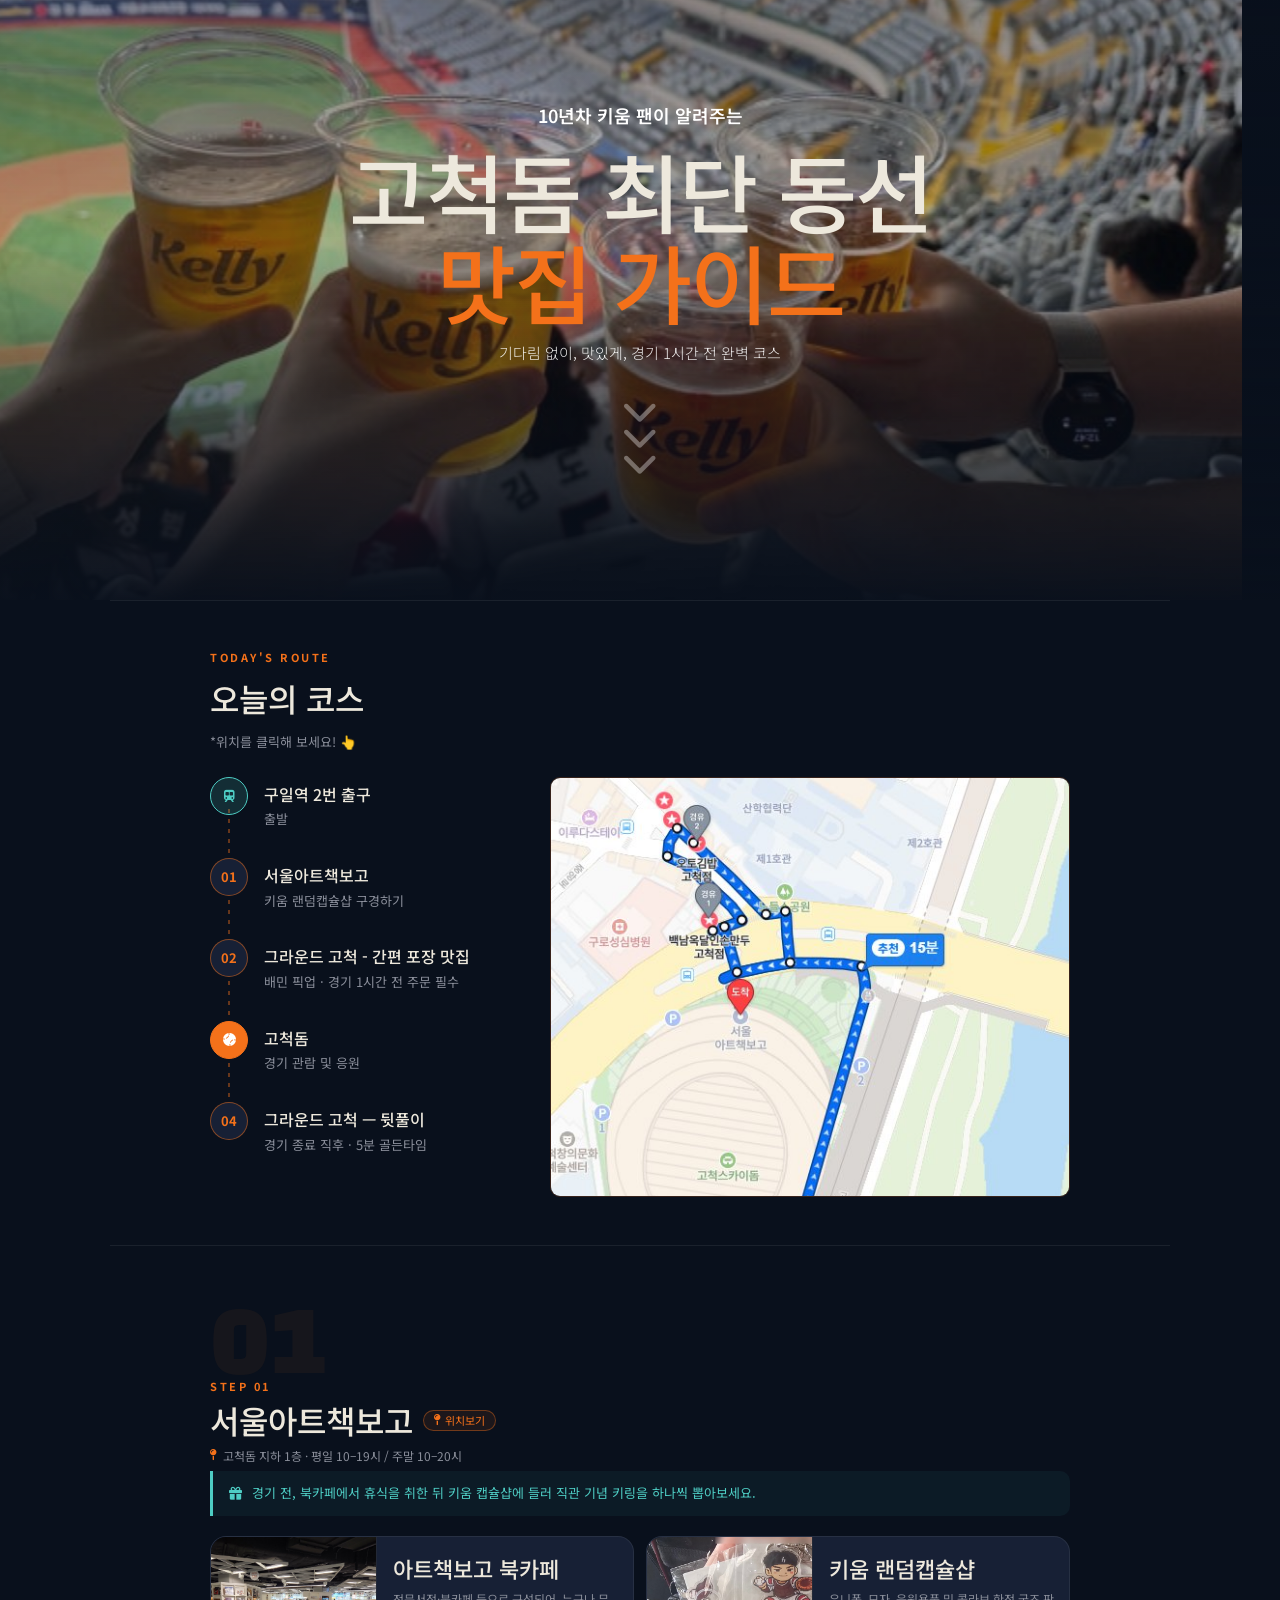
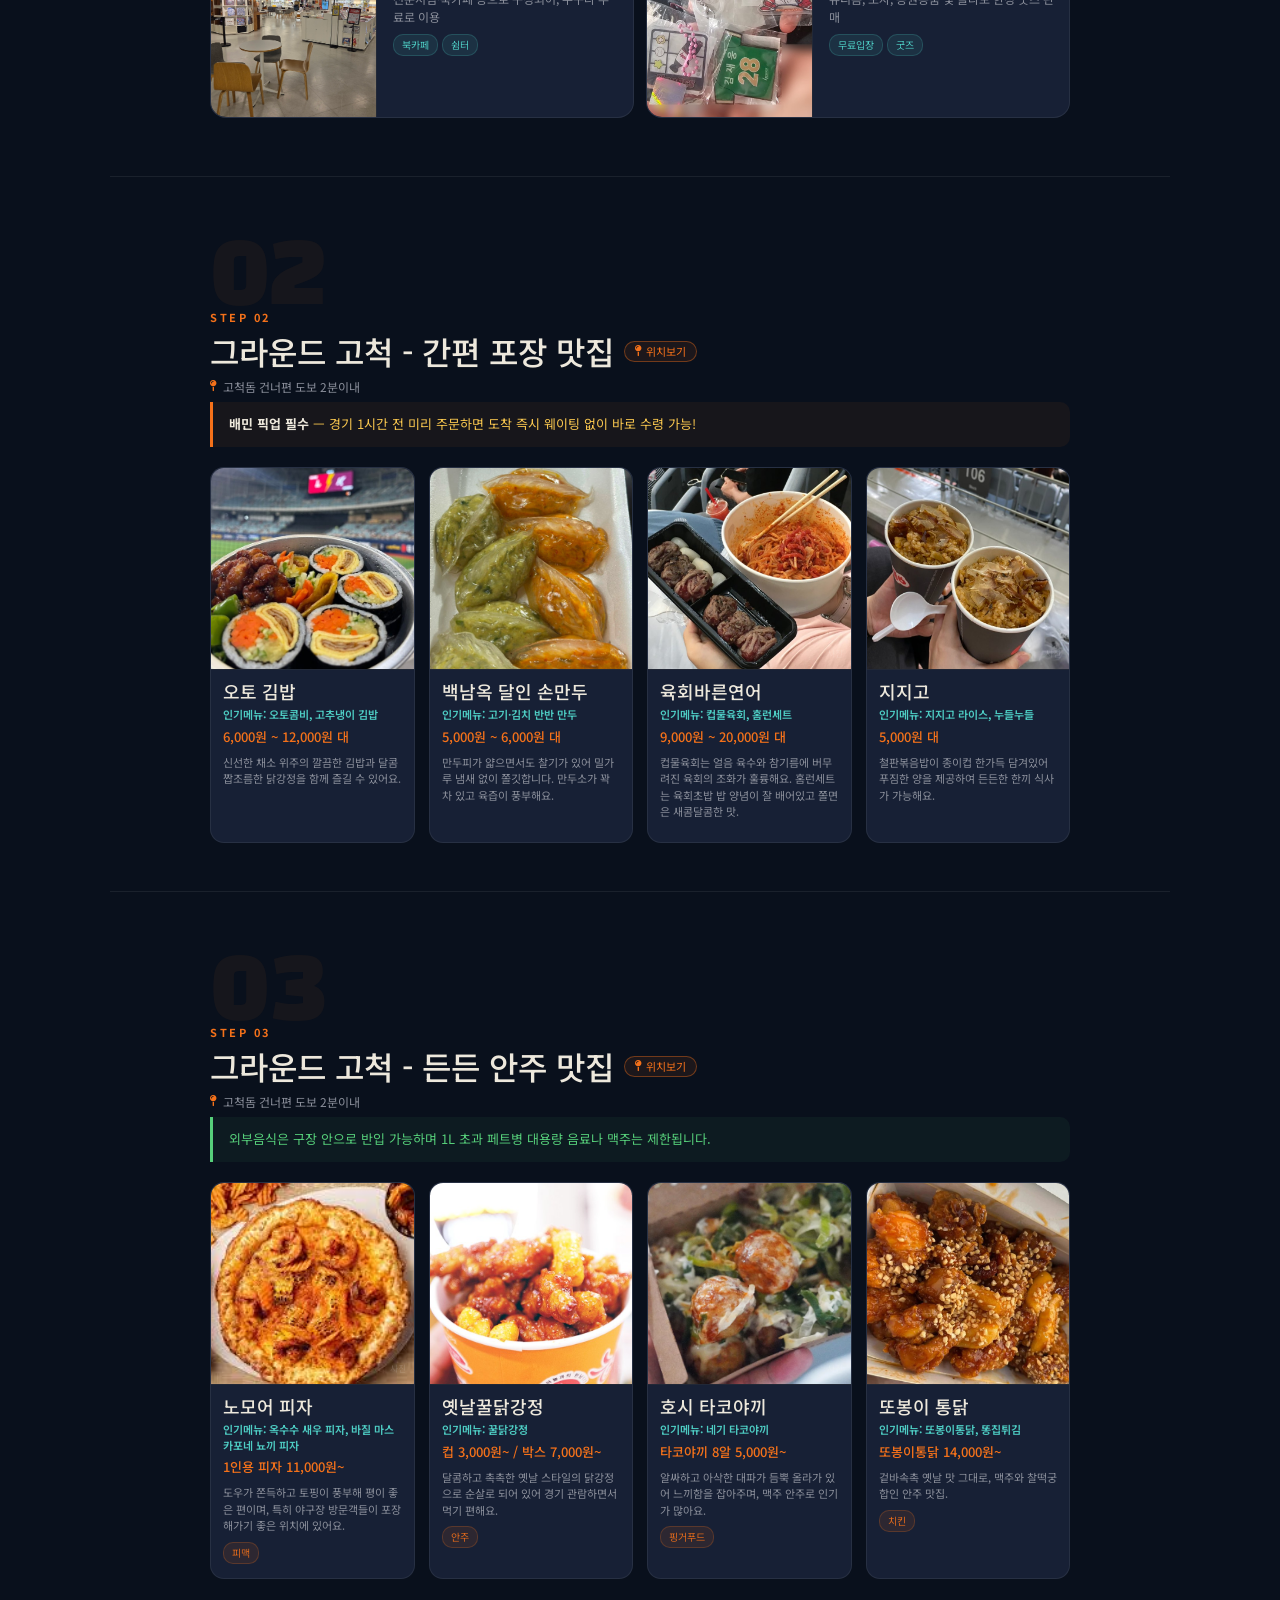
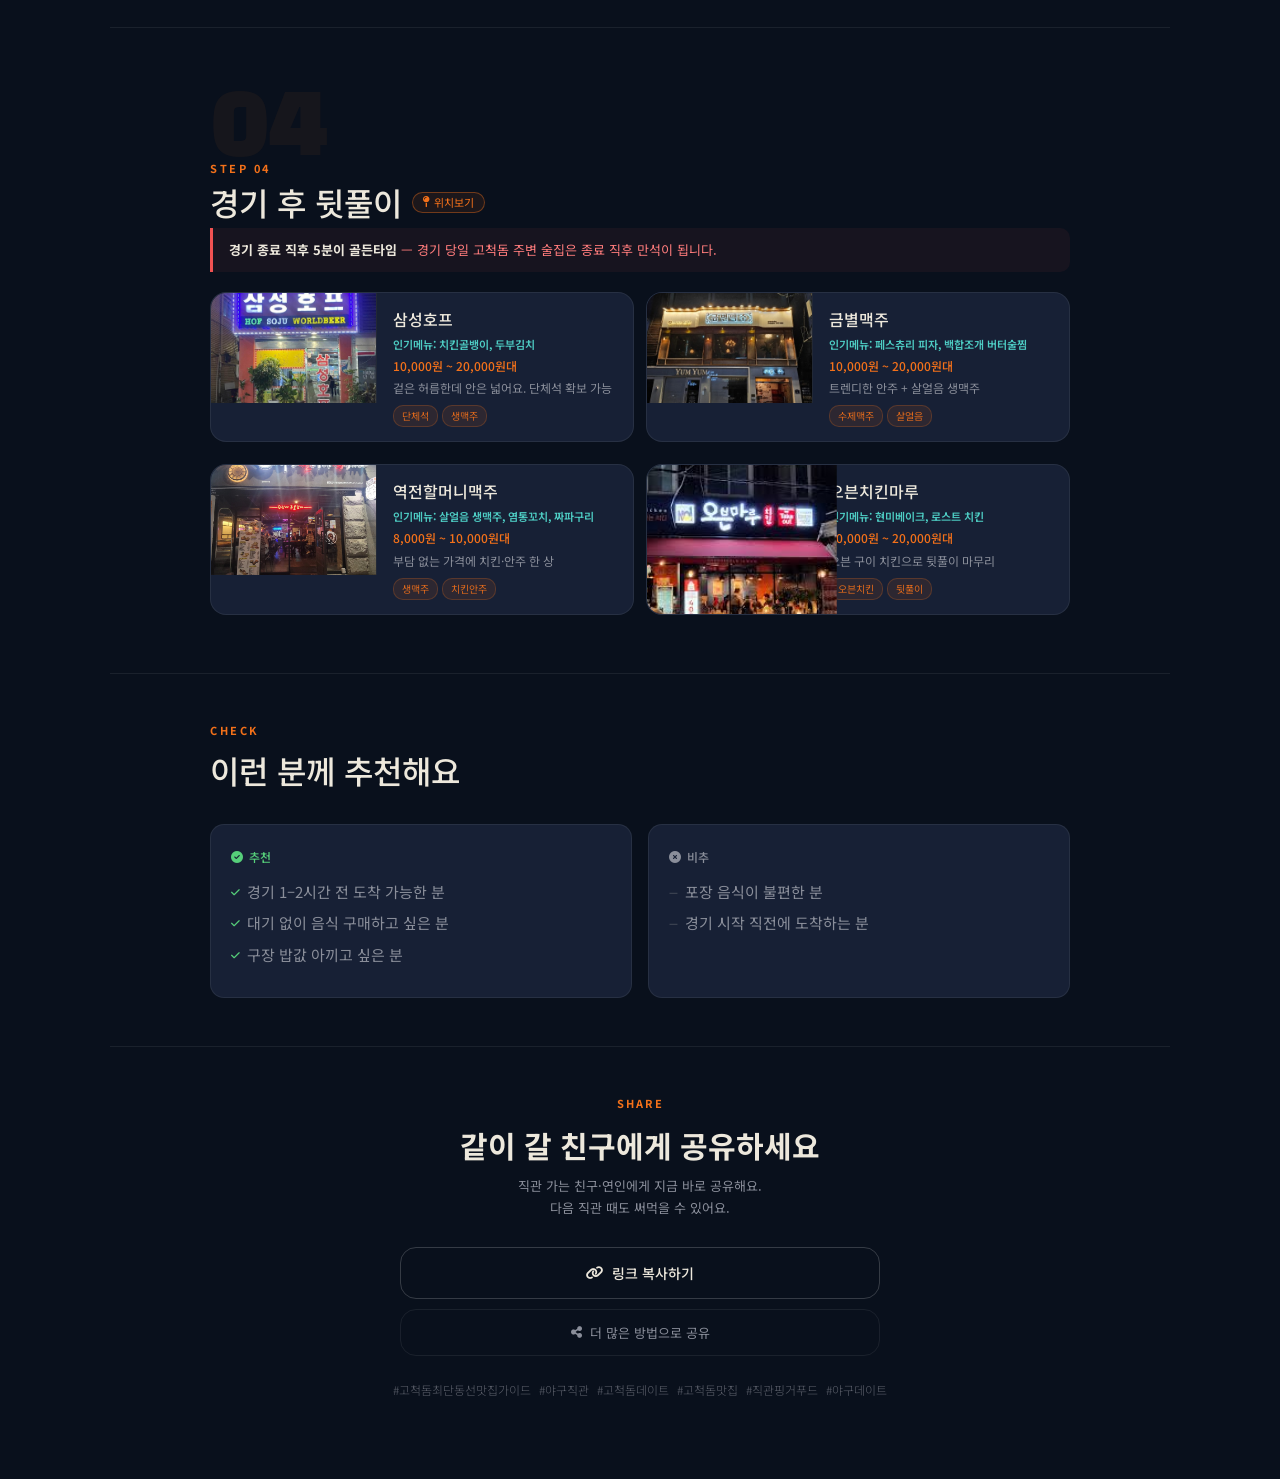
==== index.html @ 59a28c38 "Zoom in Oven Chicken Maru image (scale 1.3) to prevent empty space at the bottom" ====
<!DOCTYPE html>
<html lang="ko">
<head>
  <meta charset="UTF-8">
  <meta name="viewport" content="width=device-width, initial-scale=1.0">
  <meta name="theme-color" content="#09101C">
  <title>고척돔 최단 동선 맛집 가이드 | 10년차 키움 팬의 추천</title>
  <link href="https://fonts.googleapis.com/css2?family=Black+Han+Sans&family=Noto+Sans+KR:wght@300;400;500;700;900&display=swap" rel="stylesheet">
  <link rel="stylesheet" href="https://cdnjs.cloudflare.com/ajax/libs/font-awesome/6.5.1/css/all.min.css">
  <link rel="stylesheet" href="index.css">

  <!-- Google tag (gtag.js) -->
  <script async src="https://www.googletagmanager.com/gtag/js?id=G-K4R63PZQ76"></script>
  <script>
    window.dataLayer = window.dataLayer || [];
    function gtag(){dataLayer.push(arguments);}
    gtag('js', new Date());
    gtag('config', 'G-K4R63PZQ76');
  </script>
</head>
<body>

<!-- ■■■ HERO ■■■ -->
<section class="hero">
  <div class="hero-bg">
    <img class="hero-slide active" src="images/extracted_image_1.jpg" alt="야구 먹방">
    <img class="hero-slide" src="images/001.jfif" alt="야구장 맥주">
    <img class="hero-slide" src="images/002.jpg" alt="고척 스카이돔">
    <div class="hero-overlay"></div>
  </div>

  <div class="hero-content">
    <div class="hero-badge">10년차 키움 팬이 알려주는</div>
    <h1>고척돔 최단 동선<br><span class="accent">맛집 가이드</span></h1>

    <p class="hero-tagline">
      기다림 없이, 맛있게, 경기 1시간 전 완벽 코스
    </p>

    <div class="scroll-cue">
      <div class="scroll-arrows">
        <i class="fa-solid fa-chevron-down scroll-arrow"></i>
        <i class="fa-solid fa-chevron-down scroll-arrow"></i>
        <i class="fa-solid fa-chevron-down scroll-arrow"></i>
      </div>
    </div>
  </div>
</section>

<div class="content-wrap">

<!-- ■■■ TIMELINE ■■■ -->
<section class="timeline-section">
  <div class="section-eyebrow">TODAY'S ROUTE</div>
  <div class="section-title">오늘의 코스</div>
  <div class="tl-helper-text">*위치를 클릭해 보세요! 👆</div>
  <div class="tl-layout">
    <ul class="tl-list">
      <li class="tl-item" data-stop="start">
        <div class="tl-connector"></div>
        <div class="tl-dot start"><i class="fa-solid fa-train-subway" style="font-size:12px;"></i></div>
        <div class="tl-text">
          <div class="tl-place">구일역 2번 출구</div>
          <div class="tl-note">출발</div>
        </div>
      </li>
      <li class="tl-item" data-stop="stop01">
        <div class="tl-connector"></div>
        <div class="tl-dot">01</div>
        <div class="tl-text">
          <div class="tl-place">서울아트책보고</div>
          <div class="tl-note">키움 랜덤캡슐샵 구경하기</div>
        </div>
      </li>
      <li class="tl-item" data-stop="ground">
        <div class="tl-connector"></div>
        <div class="tl-dot">02</div>
        <div class="tl-text">
          <div class="tl-place">그라운드 고척 - 간편 포장 맛집</div>
          <div class="tl-note">배민 픽업 · 경기 1시간 전 주문 필수</div>
        </div>
      </li>
      <li class="tl-item" data-stop="dome">
        <div class="tl-connector"></div>
        <div class="tl-dot game"><i class="fa-solid fa-baseball" style="font-size:13px;"></i></div>
        <div class="tl-text">
          <div class="tl-place">고척돔</div>
          <div class="tl-note">경기 관람 및 응원</div>
        </div>
      </li>
      <li class="tl-item" data-stop="ground">
        <div class="tl-dot">04</div>
        <div class="tl-text">
          <div class="tl-place">그라운드 고척 — 뒷풀이</div>
          <div class="tl-note">경기 종료 직후 · 5분 골든타임</div>
        </div>
      </li>
    </ul>
    <div class="tl-map-img">
      <div id="map" style="width:100%;height:100%;min-height:220px;"></div>
      <img id="static-map" src="images/extracted_image_2.jpg" alt="구일역 2번 출구 → 서울아트책보고 → 그라운드 고척 - 간편 포장 맛집 이동 경로" loading="eager" style="display:none;width:100%;height:100%;object-fit:cover;">
    </div>
  </div>
</section>


<!-- ■■■ STEP 01 아트책보고 ■■■ -->
<section class="stop-section">
  <div class="stop-num-bg">01</div>
  <div class="section-eyebrow">STEP 01</div>
  <div class="stop-title">서울아트책보고 <a class="location-btn" href="#" onclick="window.open('https://map.naver.com/p/entry/place/1770726112?placePath=%252Fhome%253Fentry%253Dplt&searchType=place&lng=126.8673636&lat=37.4991271&c=15.00,0,0,0,dh','navermap','width=1000,height=620,scrollbars=yes');return false;"><i class="fa-solid fa-map-pin"></i> 위치보기</a></div>
  <div class="stop-meta">
    <i class="fa-solid fa-map-pin" style="color:var(--accent);font-size:11px;"></i>
    고척돔 지하 1층 · 평일 10–19시 / 주말 10–20시
  </div>


  <div class="tip-box teal">
    <i class="fa-solid fa-gift" style="margin-right:6px;"></i>
    경기 전, 북카페에서 휴식을 취한 뒤 키움 캡슐샵에 들러 직관 기념 키링을 하나씩 뽑아보세요.
  </div>

  <div class="wide-card-wrap stop01-cards">
    <div class="wide-card">
      <div class="wide-card-img"><img src="images/bookcafe.jpg" alt="서울아트책보고 내부" style="width:100%;height:100%;object-fit:cover;display:block;"></div>
      <div class="wide-card-body">
        <div class="wide-card-name">아트책보고 북카페</div>
        <div class="wide-card-desc">전문서점·북카페 등으로 구성되어, 누구나 무료로 이용</div>
        <div class="tags"><span class="tag teal">북카페</span><span class="tag teal">쉼터</span></div>
      </div>
    </div>
    <div class="wide-card">
      <div class="wide-card-img"><img src="images/extracted_image_4.png" alt="히어로즈 굿즈샵" style="width:100%;height:100%;object-fit:cover;display:block;"></div>
      <div class="wide-card-body">
        <div class="wide-card-name">키움 랜덤캡슐샵</div>
        <div class="wide-card-desc">유니폼, 모자, 응원용품 및 콜라보 한정 굿즈 판매</div>
        <div class="tags"><span class="tag teal">무료입장</span><span class="tag teal">굿즈</span></div>
      </div>
    </div>
  </div>
</section>


<!-- ■■■ STEP 02 포장 맛집 ■■■ -->
<section class="stop-section">
  <div class="stop-num-bg">02</div>
  <div class="section-eyebrow">STEP 02</div>
  <div class="stop-title">그라운드 고척 - 간편 포장 맛집 <a class="location-btn" href="#" onclick="window.open('https://naver.me/xwoomfnY','navermap','width=1000,height=620,scrollbars=yes');return false;"><i class="fa-solid fa-map-pin"></i> 위치보기</a></div>
  <div class="stop-meta">
    <i class="fa-solid fa-map-pin" style="color:var(--accent);font-size:11px;"></i>
    고척돔 건너편 도보 2분이내
  </div>

  <div class="tip-box">
    <strong style="color:var(--text);">배민 픽업 필수</strong> — 경기 1시간 전 미리 주문하면 도착 즉시 웨이팅 없이 바로 수령 가능!
  </div>

  <div class="cards-grid">
    <div class="food-card">
      <div class="food-img"><img src="images/extracted_image_5.jpg" alt="오토 김밥" style="width:100%;height:calc(100% + 40px);object-fit:cover;object-position:bottom;transform:translateY(-40px) scale(1.2);display:block;"></div>
      <div class="food-info">
        <div class="food-name">오토 김밥</div>
        <div class="food-menu">인기메뉴: 오토콤비, 고추냉이 김밥</div>
        <div class="food-price">6,000원 ~ 12,000원 대</div>
        <div class="food-desc">신선한 채소 위주의 깔끔한 김밥과 달콤짭조름한 닭강정을 함께 즐길 수 있어요.</div>
      </div>
    </div>
    <div class="food-card">
      <div class="food-img"><img src="images/extracted_image_6.jpg" alt="백남옥 달인 손만두" style="width:100%;height:calc(100% + 30px);object-fit:cover;transform:translateY(-30px) scale(1.25);display:block;"></div>
      <div class="food-info">
        <div class="food-name">백남옥 달인 손만두</div>
        <div class="food-menu">인기메뉴: 고기·김치 반반 만두</div>
        <div class="food-price">5,000원 ~ 6,000원 대</div>
        <div class="food-desc">만두피가 얇으면서도 찰기가 있어 밀가루 냄새 없이 쫄깃합니다. 만두소가 꽉 차 있고 육즙이 풍부해요.</div>
      </div>
    </div>
    <div class="food-card">
      <div class="food-img"><img src="images/extracted_image_7.png" alt="육회바른연어" style="width:100%;height:100%;object-fit:cover;display:block;"></div>
      <div class="food-info">
        <div class="food-name">육회바른연어</div>
        <div class="food-menu">인기메뉴: 컵물육회, 홈런세트</div>
        <div class="food-price">9,000원 ~ 20,000원 대</div>
        <div class="food-desc">컵물육회는 얼음 육수와 참기름에 버무려진 육회의 조화가 훌륭해요. 홈런세트는 육회초밥 밥 양념이 잘 배어있고 쫄면은 새콤달콤한 맛.</div>
      </div>
    </div>
    <div class="food-card">
      <div class="food-img"><img src="images/extracted_image_8.png" alt="지지고" style="width:100%;height:100%;object-fit:cover;display:block;"></div>
      <div class="food-info">
        <div class="food-name">지지고</div>
        <div class="food-menu">인기메뉴: 지지고 라이스, 누들누들</div>
        <div class="food-price">5,000원 대</div>
        <div class="food-desc">철판볶음밥이 종이컵 한가득 담겨있어 푸짐한 양을 제공하여 든든한 한끼 식사가 가능해요.</div>
      </div>
    </div>
  </div>
</section>


<!-- ■■■ STEP 03 든든 안주 맛집 ■■■ -->
<section class="stop-section">
  <div class="stop-num-bg">03</div>
  <div class="section-eyebrow">STEP 03</div>
  <div class="stop-title">그라운드 고척 - 든든 안주 맛집 <a class="location-btn" href="#" onclick="window.open('https://naver.me/F5sKXA60','navermap','width=1000,height=620,scrollbars=yes');return false;"><i class="fa-solid fa-map-pin"></i> 위치보기</a></div>
  <div class="stop-meta">
    <i class="fa-solid fa-map-pin" style="color:var(--accent);font-size:11px;"></i>
    고척돔 건너편 도보 2분이내
  </div>

  <div class="tip-box green">
    외부음식은 구장 안으로 반입 가능하며 1L 초과 페트병 대용량 음료나 맥주는 제한됩니다.
  </div>

  <div class="cards-grid">
    <div class="food-card">
      <div class="food-img"><img src="images/extracted_image_9.jpg" alt="노모어 피자" style="width:100%;height:100%;object-fit:cover;display:block;transform:scale(1.4);transform-origin:center;"></div>
      <div class="food-info">
        <div class="food-name">노모어 피자</div>
        <div class="food-menu">인기메뉴: 옥수수 새우 피자, 바질 마스카포네 뇨끼 피자</div>
        <div class="food-price">1인용 피자 11,000원~</div>
        <div class="food-desc">도우가 쫀득하고 토핑이 풍부해 평이 좋은 편이며, 특히 야구장 방문객들이 포장해가기 좋은 위치에 있어요.</div>
        <div class="tags"><span class="tag">피맥</span></div>
      </div>
    </div>
    <div class="food-card">
      <div class="food-img"><img src="images/extracted_image_10.png" alt="옛날꿀닭강정" style="width:100%;height:100%;object-fit:cover;display:block;"></div>
      <div class="food-info">
        <div class="food-name">옛날꿀닭강정</div>
        <div class="food-menu">인기메뉴: 꿀닭강정</div>
        <div class="food-price">컵 3,000원~ / 박스 7,000원~</div>
        <div class="food-desc">달콤하고 촉촉한 옛날 스타일의 닭강정으로 순살로 되어 있어 경기 관람하면서 먹기 편해요.</div>
        <div class="tags"><span class="tag">안주</span></div>
      </div>
    </div>
    <div class="food-card">
      <div class="food-img"><img src="images/extracted_image_11.png" alt="호시 타코야끼" style="width:100%;height:100%;object-fit:cover;display:block;"></div>
      <div class="food-info">
        <div class="food-name">호시 타코야끼</div>
        <div class="food-menu">인기메뉴: 네기 타코야끼</div>
        <div class="food-price">타코야끼 8알 5,000원~</div>
        <div class="food-desc">알싸하고 아삭한 대파가 듬뿍 올라가 있어 느끼함을 잡아주며, 맥주 안주로 인기가 많아요.</div>
        <div class="tags"><span class="tag">핑거푸드</span></div>
      </div>
    </div>
    <div class="food-card">
      <div class="food-img"><img src="images/extracted_image_12.png" alt="또봉이 통닭" style="width:100%;height:100%;object-fit:cover;display:block;"></div>
      <div class="food-info">
        <div class="food-name">또봉이 통닭</div>
        <div class="food-menu">인기메뉴: 또봉이통닭, 똥집튀김</div>
        <div class="food-price">또봉이통닭 14,000원~</div>
        <div class="food-desc">겉바속촉 옛날 맛 그대로, 맥주와 찰떡궁합인 안주 맛집.</div>
        <div class="tags"><span class="tag">치킨</span></div>
      </div>
    </div>
  </div>
</section>


<!-- ■■■ STEP 04 뒷풀이 ■■■ -->
<section class="stop-section">
  <div class="stop-num-bg">04</div>
  <div class="section-eyebrow">STEP 04</div>
  <div class="stop-title">경기 후 뒷풀이 <a class="location-btn" href="#" onclick="window.open('https://naver.me/xwoomfnY','navermap','width=1000,height=620,scrollbars=yes');return false;"><i class="fa-solid fa-map-pin"></i> 위치보기</a></div>

  <div class="tip-box red">
    <strong style="color:var(--text);">경기 종료 직후 5분이 골든타임</strong> — 경기 당일 고척돔 주변 술집은 종료 직후 만석이 됩니다.
  </div>

  <div class="wide-card-wrap">
    <div class="wide-card">
      <div class="wide-card-img"><img src="images/extracted_image_13.jpg" alt="삼성호프" style="width:100%;height:100%;object-fit:cover;display:block;"></div>
      <div class="wide-card-body">
        <div class="wide-card-name">삼성호프</div>
        <div class="food-menu">인기메뉴: 치킨골뱅이, 두부김치</div>
        <div class="food-price" style="font-size:12px;margin-bottom:4px;">10,000원 ~ 20,000원대</div>
        <div class="wide-card-desc">겉은 허름한데 안은 넓어요. 단체석 확보 가능</div>
        <div class="tags" style="margin-top:6px;"><span class="tag">단체석</span><span class="tag">생맥주</span></div>
      </div>
    </div>
    <div class="wide-card">
      <div class="wide-card-img"><img src="images/extracted_image_14.jpg" alt="금별맥주" style="width:100%;height:100%;object-fit:cover;display:block;"></div>
      <div class="wide-card-body">
        <div class="wide-card-name">금별맥주</div>
        <div class="food-menu">인기메뉴: 페스츄리 피자, 백합조개 버터술찜</div>
        <div class="food-price" style="font-size:12px;margin-bottom:4px;">10,000원 ~ 20,000원대</div>
        <div class="wide-card-desc">트렌디한 안주 + 살얼음 생맥주</div>
        <div class="tags" style="margin-top:6px;"><span class="tag">수제맥주</span><span class="tag">살얼음</span></div>
      </div>
    </div>
    <div class="wide-card">
      <div class="wide-card-img"><img src="images/extracted_image_15.jpg" alt="역전할머니맥주" style="width:100%;height:100%;object-fit:cover;display:block;"></div>
      <div class="wide-card-body">
        <div class="wide-card-name">역전할머니맥주</div>
        <div class="food-menu">인기메뉴: 살얼음 생맥주, 염통꼬치, 짜파구리</div>
        <div class="food-price" style="font-size:12px;margin-bottom:4px;">8,000원 ~ 10,000원대</div>
        <div class="wide-card-desc">부담 없는 가격에 치킨·안주 한 상</div>
        <div class="tags" style="margin-top:6px;"><span class="tag">생맥주</span><span class="tag">치킨안주</span></div>
      </div>
    </div>
    <div class="wide-card">
      <div class="wide-card-img"><img src="images/extracted_image_16.jpg" alt="오븐치킨마루" style="width:100%;height:calc(100% + 20px);object-fit:cover;transform:translateY(20px) scale(1.3);display:block;"></div>
      <div class="wide-card-body">
        <div class="wide-card-name">오븐치킨마루</div>
        <div class="food-menu">인기메뉴: 현미베이크, 로스트 치킨</div>
        <div class="food-price" style="font-size:12px;margin-bottom:4px;">10,000원 ~ 20,000원대</div>
        <div class="wide-card-desc">오븐 구이 치킨으로 뒷풀이 마무리</div>
        <div class="tags" style="margin-top:6px;"><span class="tag">오븐치킨</span><span class="tag">뒷풀이</span></div>
      </div>
    </div>
  </div>
</section>


<!-- ■■■ FOR / NOT FOR ■■■ -->
<section class="forno-section">
  <div class="section-eyebrow">CHECK</div>
  <div class="section-title">이런 분께 추천해요</div>
  <div class="forno-grid">
    <div class="forno-box yes">
      <div class="forno-box-title">
        <i class="fa-solid fa-circle-check"></i> 추천
      </div>
      <div class="forno-item">
        <span class="forno-icon"><i class="fa-solid fa-check"></i></span>
        <span>경기 1–2시간 전 도착 가능한 분</span>
      </div>
      <div class="forno-item">
        <span class="forno-icon"><i class="fa-solid fa-check"></i></span>
        <span>대기 없이 음식 구매하고 싶은 분</span>
      </div>
      <div class="forno-item">
        <span class="forno-icon"><i class="fa-solid fa-check"></i></span>
        <span>구장 밥값 아끼고 싶은 분</span>
      </div>
    </div>
    <div class="forno-box no">
      <div class="forno-box-title">
        <i class="fa-solid fa-circle-xmark"></i> 비추
      </div>
      <div class="forno-item">
        <span class="forno-icon" style="color:var(--muted2);">—</span>
        <span>포장 음식이 불편한 분</span>
      </div>
      <div class="forno-item">
        <span class="forno-icon" style="color:var(--muted2);">—</span>
        <span>경기 시작 직전에 도착하는 분</span>
      </div>
    </div>
  </div>
</section>


<!-- ■■■ SNS SHARE CTA ■■■ -->
<section class="share-section">
  <div class="cta-eyebrow">SHARE</div>
  <div class="cta-title">같이 갈 친구에게 공유하세요</div>
  <p class="cta-sub">
    직관 가는 친구·연인에게 지금 바로 공유해요.<br>
    다음 직관 때도 써먹을 수 있어요.
  </p>

  <!-- 카카오톡 공유 -->

  <!-- 링크 복사 -->
  <button class="copy-btn" onclick="copyLink()">
    <i class="fa-solid fa-link"></i>
    링크 복사하기
  </button>

  <!-- 더보기 (Web Share API) -->
  <button class="more-btn" onclick="shareMore()">
    <i class="fa-solid fa-share-nodes"></i>
    더 많은 방법으로 공유
  </button>

  <!-- 복사 완료 토스트 -->
  <div id="copy-toast" class="copy-toast">
    <i class="fa-solid fa-check" style="margin-right:5px;"></i>링크가 복사되었습니다!
  </div>

  <div class="hashtags">
    <span class="hashtag">#고척돔최단동선맛집가이드</span>
    <span class="hashtag">#야구직관</span>
    <span class="hashtag">#고척돔데이트</span>
    <span class="hashtag">#고척돔맛집</span>
    <span class="hashtag">#직관핑거푸드</span>
    <span class="hashtag">#야구데이트</span>
  </div>
</section>

</div><!-- /.content-wrap -->

<!-- Naver Maps SDK — ncpClientId를 발급받은 키로 교체하세요 -->
<script src="https://openapi.map.naver.com/openapi/v3/maps.js?ncpClientId=YOUR_NAVER_CLIENT_ID"></script>

<!-- Kakao JS SDK -->
<script src="https://t1.kakaocdn.net/kakao_js_sdk/2.7.2/kakao.min.js"></script>

<!-- Naver Analytics -->
<script type="text/javascript" src="//wcs.naver.net/wcslog.js"></script>
<script type="text/javascript">
  if (!wcs_add) var wcs_add = {};
  wcs_add["wa"] = "YOUR_NAVER_ANALYTICS_ID"; // ← Replace with your ID
  if (window.wcs) wcs_do();
</script>

<script src="index.js" defer></script>
</body>
</html>
---- index.css ----
:root {
  --bg:      #09101C;
  --bg2:     #111827;
  --card:    #172035;
  --card2:   #1C2840;
  --border:  rgba(255,255,255,0.07);
  --accent:  #F4711A;
  --yellow:  #F9C74F;
  --teal:    #4ECDC4;
  --green:   #56CF7A;
  --red:     #F05252;
  --text:    #EDE8DC;
  --muted:   #8A8E9A;
  --muted2:  #5C606B;
}

*, *::before, *::after { box-sizing: border-box; margin: 0; padding: 0; }
html {
  scroll-behavior: smooth;
  background: #09101C;
}

body {
  font-family: 'Noto Sans KR', sans-serif;
  background: var(--bg);
  color: var(--text);
  min-height: 100vh;
  overflow-x: hidden;
  font-size: 15px;
  line-height: 1.6;
}

.content-wrap {
  max-width: 1280px;
  margin: 0 auto;
}

/* ───── HERO ───── */
.hero {
  min-height: calc(100svh - 300px);
  position: relative;
  display: flex;
  flex-direction: column;
  justify-content: center;
  padding: 32px 24px 56px;
  overflow: hidden;
}

.hero-bg {
  position: absolute;
  inset: 0;
  z-index: 0;
}

.hero-slide {
  position: absolute;
  inset: 0;
  width: 100%;
  height: calc(100% + 300px);
  object-fit: cover;
  object-position: center 30%;
  transform: translateY(-300px);
  opacity: 0;
  z-index: 0;
}

.hero-slide.active {
  opacity: 1;
  z-index: 1;
  animation: heroPanLeft 6s ease-out forwards;
}

.hero-slide.entering {
  opacity: 1;
  z-index: 2;
  animation: heroDiagonalIn 1.3s cubic-bezier(0.77, 0, 0.18, 1) forwards;
}

@keyframes heroPanLeft {
  from { transform: translateY(-300px) translateX(0); }
  to   { transform: translateY(-300px) translateX(-3%); }
}

@keyframes heroDiagonalIn {
  from { clip-path: polygon(100% 0, 100% 0, 100% 100%, 80% 100%); }
  to   { clip-path: polygon(-10% 0, 100% 0, 100% 100%, -40% 100%); }
}

.hero-overlay {
  position: absolute;
  inset: 0;
  background: linear-gradient(180deg, rgba(9,16,28,0.45) 0%, rgba(9,16,28,0.3) 40%, rgba(9,16,28,0.75) 80%, rgba(9,16,28,0.98) 100%);
  z-index: 3;
}

.hero-content {
  position: relative;
  z-index: 2;
  text-align: center;
  margin-left: auto;
  margin-right: auto;
  width: 100%;
}

.hero-badge {
  display: inline-flex;
  align-items: center;
  gap: 6px;
  background: transparent;
  border: none;
  color: #ffffff;
  font-size: 18px;
  font-weight: 600;
  padding: 0;
  margin-top: 30px;
  margin-bottom: 16px;
}

.hero h1 {
  font-size: 62px;
  font-weight: 500;
  line-height: 1.05;
  letter-spacing: -1.5px;
  margin-bottom: 14px;
}

.hero h1 .accent { color: var(--accent); }

.hero-tagline {
  color: rgba(255,255,255,0.92);
  font-size: 14px;
  font-weight: 300;
  margin-bottom: 28px;
  line-height: 1.7;
}

.stats-row {
  display: grid;
  grid-template-columns: repeat(4, 1fr);
  gap: 0;
  background: rgba(255,255,255,0.04);
  border: 1px solid var(--border);
  border-radius: 14px;
  overflow: hidden;
  margin-bottom: 32px;
}

.stat {
  text-align: center;
  padding: 14px 4px;
  position: relative;
}

.stat:not(:last-child)::after {
  content: '';
  position: absolute;
  right: 0; top: 25%; height: 50%;
  width: 1px;
  background: var(--border);
}

.stat-num {
  display: block;
  font-weight: 500;
  font-size: 18px;
  color: var(--accent);
  line-height: 1.2;
}

.stat-label {
  display: block;
  font-size: 10px;
  color: var(--muted);
  margin-top: 3px;
  font-weight: 300;
}

.scroll-cue {
  display: flex;
  flex-direction: column;
  align-items: center;
  gap: 10px;
  color: #ffffff;
  font-size: 19px;
  text-align: center;
  width: 100%;
}

.scroll-arrows {
  display: flex;
  flex-direction: column;
  align-items: center;
  gap: 0;
}

@media (min-width: 640px) {
  .scroll-cue {
    align-items: center;
    width: 100%;
    margin-left: auto;
    margin-right: auto;
    text-align: center;
  }
}

.scroll-arrow {
  font-size: 36px;
  color: rgba(255,255,255,0.35);
  animation: bounceDown 1.6s ease-in-out infinite;
  margin-top: -10px;
}

.scroll-arrow:first-child {
  margin-top: 0;
}

.scroll-arrow:nth-child(2) {
  animation-delay: 0.2s;
}

.scroll-arrow:nth-child(3) {
  animation-delay: 0.4s;
}

@keyframes bounceDown {
  0%, 100% { transform: translateY(0);   opacity: 0.4; }
  50%       { transform: translateY(8px); opacity: 1;   }
}

/* ───── TIMELINE ───── */
.timeline-section {
  padding: 48px 24px;
  border-top: 1px solid var(--border);
}

.section-eyebrow {
  font-size: 11px;
  font-weight: 700;
  letter-spacing: 2.5px;
  color: var(--accent);
  text-transform: uppercase;
  margin-bottom: 6px;
}

.section-title {
  font-size: 24px;
  font-weight: 500;
  margin-bottom: 28px;
}

.tl-helper-text {
  font-size: 13px;
  color: var(--muted);
  margin-top: -20px;
  margin-bottom: 24px;
  font-weight: 400;
}

.tl-list { list-style: none; }

.tl-item {
  display: flex;
  gap: 16px;
  align-items: flex-start;
  position: relative;
  padding-bottom: 28px;
}

.tl-item:last-child { padding-bottom: 0; }

.tl-connector {
  position: absolute;
  left: 15px;
  top: 32px;
  width: 2px;
  bottom: 0;
  background: repeating-linear-gradient(to bottom, rgba(244,113,26,0.4) 0, rgba(244,113,26,0.4) 4px, transparent 4px, transparent 10px);
}

.tl-dot {
  width: 32px;
  height: 32px;
  border-radius: 50%;
  background: var(--card);
  border: 1.5px solid rgba(244,113,26,0.5);
  display: flex;
  align-items: center;
  justify-content: center;
  font-size: 11px;
  font-weight: 700;
  color: var(--accent);
  flex-shrink: 0;
  z-index: 1;
}

.tl-dot.game {
  background: var(--accent);
  border-color: var(--accent);
  color: white;
}

.tl-dot.start {
  background: rgba(78,205,196,0.15);
  border-color: var(--teal);
  color: var(--teal);
  font-size: 9px;
}

.tl-text { padding-top: 5px; }
.tl-place { font-size: 15px; font-weight: 500; margin-bottom: 2px; }
.tl-note { font-size: 12px; color: var(--muted); }

/* ───── STOP SECTIONS ───── */
.stop-section {
  padding: 48px 24px;
  border-top: 1px solid var(--border);
}

.stop-num-bg {
  font-family: 'Black Han Sans', sans-serif;
  font-size: 80px;
  color: rgba(244,113,26,0.06);
  line-height: 1;
  margin-bottom: -16px;
  letter-spacing: -2px;
  user-select: none;
}

.stop-meta {
  font-size: 12px;
  color: var(--muted);
  margin-bottom: 6px;
  display: flex;
  align-items: center;
  gap: 6px;
}

.stop-title {
  font-size: 26px;
  font-weight: 500;
  margin-bottom: 6px;
  line-height: 1.2;
  display: flex;
  align-items: center;
  gap: 10px;
  flex-wrap: wrap;
}

.location-btn {
  display: inline-flex;
  align-items: center;
  gap: 4px;
  font-size: 11px;
  font-weight: 400;
  color: var(--accent);
  border: 1px solid rgba(244,113,26,0.4);
  background: rgba(244,113,26,0.08);
  padding: 4px 10px;
  border-radius: 20px;
  text-decoration: none;
  white-space: nowrap;
  transition: background 0.2s;
  line-height: 1;
  animation: textBlink 1.2s ease-in-out infinite;
}

.location-btn:hover { background: rgba(244,113,26,0.2); }

@keyframes textBlink {
  0%, 100% { color: var(--accent); }
  50% { color: rgba(244, 113, 26, 0.25); }
}


.stop-subtitle {
  font-size: 13px;
  color: var(--muted);
  margin-bottom: 20px;
  line-height: 1.6;
}

/* ───── TIP BOX ───── */
.tip-box {
  border-radius: 0 10px 10px 0;
  border-left: 3px solid var(--accent);
  background: rgba(244,113,26,0.06);
  padding: 12px 16px;
  margin-bottom: 20px;
  font-size: 13px;
  color: var(--yellow);
  line-height: 1.6;
}

.tip-box.teal { border-color: var(--teal); background: rgba(78,205,196,0.06); color: var(--teal); }
.tip-box.green { border-color: var(--green); background: rgba(86,207,122,0.06); color: var(--green); }
.tip-box.red { border-color: var(--red); background: rgba(240,82,82,0.06); color: #ff7c7c; }

/* ───── CARDS ───── */
.cards-grid {
  display: grid;
  grid-template-columns: 1fr;
  gap: 10px;
}

.food-card {
  background: var(--card);
  border-radius: 14px;
  overflow: hidden;
  border: 1px solid var(--border);
  transition: border-color 0.2s;
}

.food-card:hover { border-color: rgba(244,113,26,0.35); }

.food-img {
  width: 100%;
  aspect-ratio: 1;
  background: var(--bg2);
  display: flex;
  align-items: center;
  justify-content: center;
  color: rgba(255,255,255,0.12);
  font-size: 28px;
  border-bottom: 1px solid var(--border);
  position: relative;
  overflow: hidden;
}

.food-img::after {
  content: '사진';
  position: absolute;
  bottom: 8px;
  right: 8px;
  font-size: 9px;
  color: rgba(255,255,255,0.2);
  font-family: 'Noto Sans KR', sans-serif;
  font-weight: 300;
}

.food-info { padding: 10px 12px 14px; }
.food-name { font-size: 19px; font-weight: 500; margin-bottom: 4px; line-height: 1.3; }
.food-desc { font-size: 16px; color: var(--muted); margin-bottom: 8px; line-height: 1.5; }
.food-price { font-size: 18px; font-weight: 500; color: var(--accent); margin-bottom: 6px; }
.food-menu { font-size: 16px; color: var(--teal); margin-bottom: 4px; line-height: 1.4; font-weight: 600; }

@media (min-width: 1024px) {
  .food-name  { font-size: 18px; }
  .food-desc  { font-size: 11px; }
  .food-price { font-size: 13px; }
  .food-menu  { font-size: 11px; }
  .wide-card-name { font-size: 20px; }
  .stop01-cards .wide-card-name { font-size: 22px; }
}

.tags { display: flex; flex-wrap: wrap; gap: 4px; }

.tag {
  display: inline-block;
  background: rgba(244,113,26,0.1);
  border: 1px solid rgba(244,113,26,0.22);
  color: rgba(244,113,26,0.9);
  font-size: 10px;
  padding: 2px 8px;
  border-radius: 10px;
}

.tag.teal { background: rgba(78,205,196,0.1); border-color: rgba(78,205,196,0.2); color: var(--teal); }
.tag.green { background: rgba(86,207,122,0.1); border-color: rgba(86,207,122,0.2); color: var(--green); }

/* ───── WIDE CARD ───── */
.wide-card {
  display: flex;
  background: var(--card);
  border-radius: 16px;
  overflow: hidden;
  border: 1px solid var(--border);
  margin-bottom: 10px;
}

.wide-card-img {
  width: 116px;
  flex-shrink: 0;
  background: var(--bg2);
  display: flex;
  align-items: center;
  justify-content: center;
  color: rgba(255,255,255,0.12);
  font-size: 24px;
  border-right: 1px solid var(--border);
}

.wide-card-body { flex: 1; padding: 14px 14px 14px 16px; }

/* ───── STOP 01 카드 이미지 확대 ───── */
.stop01-cards .wide-card-img {
  width: 216px;
  min-height: 180px;
}
.wide-card-wrap .wide-card-img {
  width: 166px;
  height: 110px;
}
.wide-card-name { font-size: 16px; font-weight: 500; margin-bottom: 4px; }
.wide-card-desc { font-size: 12px; color: var(--muted); margin-bottom: 8px; line-height: 1.5; }
.wide-card-price { font-size: 14px; font-weight: 700; color: var(--accent); }

/* ───── FOR / NOT FOR ───── */
.forno-section {
  padding: 48px 24px;
  border-top: 1px solid var(--border);
}

.forno-grid {
  display: grid;
  grid-template-columns: 1fr 1fr;
  gap: 10px;
}

.forno-box {
  background: var(--card);
  border-radius: 14px;
  padding: 16px 14px;
  border: 1px solid var(--border);
}

.forno-box-title {
  font-size: 12px;
  font-weight: 500;
  margin-bottom: 14px;
  display: flex;
  align-items: center;
  gap: 6px;
}

.forno-box.yes .forno-box-title { color: var(--green); }
.forno-box.no .forno-box-title { color: var(--muted); }

.forno-item {
  display: flex;
  gap: 7px;
  font-size: 14px;
  color: var(--muted);
  margin-bottom: 9px;
  line-height: 1.5;
  align-items: flex-start;
}

.forno-icon { font-size: 10px; margin-top: 3px; flex-shrink: 0; }
.forno-box.yes .forno-icon { color: var(--green); }

/* ───── CTA ───── */
.cta-section {
  padding: 48px 24px 80px;
  border-top: 1px solid var(--border);
  text-align: center;
}

.cta-eyebrow {
  font-size: 11px;
  letter-spacing: 2px;
  color: var(--accent);
  font-weight: 700;
  text-transform: uppercase;
  margin-bottom: 8px;
}

.cta-title {
  font-size: 26px;
  font-weight: 700;
  margin-bottom: 6px;
}

.cta-sub {
  font-size: 13px;
  color: var(--muted);
  margin-bottom: 28px;
  line-height: 1.7;
}

.map-area {
  width: 100%;
  aspect-ratio: 4/3;
  background: var(--card);
  border-radius: 18px;
  border: 1px solid var(--border);
  display: flex;
  flex-direction: column;
  align-items: center;
  justify-content: center;
  gap: 10px;
  margin-bottom: 20px;
  overflow: hidden;
  position: relative;
}

.map-pins {
  position: absolute;
  inset: 0;
  opacity: 0.12;
}

.map-label {
  font-size: 13px;
  color: var(--muted);
  position: relative;
  z-index: 1;
}

.map-sublabel {
  font-size: 11px;
  color: var(--muted2);
  position: relative;
  z-index: 1;
}

.download-btn {
  width: 100%;
  background: var(--accent);
  color: white;
  border: none;
  padding: 18px 24px;
  border-radius: 16px;
  font-weight: 700;
  font-size: 18px;
  cursor: pointer;
  display: flex;
  align-items: center;
  justify-content: center;
  gap: 10px;
  margin-bottom: 12px;
  letter-spacing: 0.5px;
  transition: opacity 0.2s, transform 0.1s;
}

.download-btn:hover { opacity: 0.92; }
.download-btn:active { transform: scale(0.98); }

.save-hint {
  font-size: 12px;
  color: var(--muted);
  margin-bottom: 28px;
}

.hashtags {
  display: flex;
  flex-wrap: wrap;
  justify-content: center;
  gap: 8px;
}

.hashtag {
  font-size: 12px;
  color: var(--muted2);
  font-weight: 300;
}

/* ───── HERO MAP ───── */
.hero-map {
  width: 100%;
  border-radius: 14px;
  border: 1px solid rgba(244,113,26,0.2);
  margin-bottom: 16px;
  overflow: hidden;
  flex-shrink: 0;
  display: block;
  background: #0D1829;
}

.hero-map img {
  width: 100%;
  height: auto;
  display: block;
  object-fit: contain;
}

/* 다이닝코드 카드 오버레이 */
.dc-overlay {
  position: absolute;
  inset: 0;
  z-index: 3;
  display: flex;
  flex-direction: column;
  justify-content: space-between;
  padding: 12px 14px;
  background: linear-gradient(
    135deg,
    rgba(9,16,28,0.72) 0%,
    rgba(9,16,28,0.55) 50%,
    rgba(9,16,28,0.72) 100%
  );
}

.dc-top {
  display: flex;
  align-items: center;
  justify-content: space-between;
}

.dc-badge {
  display: inline-flex;
  align-items: center;
  gap: 5px;
  background: rgba(244,113,26,0.18);
  border: 1px solid rgba(244,113,26,0.45);
  color: var(--accent);
  font-size: 10px;
  font-weight: 700;
  padding: 3px 10px;
  border-radius: 20px;
  letter-spacing: 0.5px;
}

.dc-source {
  font-size: 10px;
  color: var(--muted2);
  font-weight: 400;
}

.dc-middle {
  flex: 1;
  display: flex;
  flex-direction: column;
  justify-content: center;
  padding: 6px 0;
}

.dc-title {
  font-size: 18px;
  font-weight: 700;
  color: var(--text);
  margin-bottom: 4px;
  line-height: 1.2;
}

.dc-places {
  display: flex;
  flex-wrap: wrap;
  gap: 5px;
}

.dc-place-chip {
  font-size: 10px;
  color: rgba(237,232,220,0.65);
  background: rgba(255,255,255,0.07);
  border: 1px solid rgba(255,255,255,0.09);
  padding: 2px 8px;
  border-radius: 10px;
  white-space: nowrap;
}

.dc-bottom {
  display: flex;
  align-items: center;
  justify-content: space-between;
}

.dc-count {
  font-size: 11px;
  color: var(--muted);
}

.dc-open-btn {
  display: inline-flex;
  align-items: center;
  gap: 5px;
  background: var(--accent);
  color: white;
  font-size: 11px;
  font-weight: 700;
  padding: 5px 12px;
  border-radius: 20px;
  letter-spacing: 0.3px;
}

/* ───── SNS SHARE ───── */
.share-section {
  padding: 48px 24px 80px;
  border-top: 1px solid var(--border);
  text-align: center;
}

.kakao-btn {
  width: 100%;
  background: #FEE500;
  color: #3A1D1D;
  border: none;
  padding: 17px 24px;
  border-radius: 16px;
  font-weight: 700;
  font-size: 17px;
  cursor: pointer;
  display: flex;
  align-items: center;
  justify-content: center;
  gap: 9px;
  margin-bottom: 10px;
  transition: opacity 0.2s, transform 0.1s;
  letter-spacing: 0.3px;
}

.kakao-btn:hover { opacity: 0.93; }
.kakao-btn:active { transform: scale(0.98); }

.copy-btn {
  width: 100%;
  background: transparent;
  color: var(--text);
  border: 1px solid rgba(255,255,255,0.18);
  padding: 15px 24px;
  border-radius: 16px;
  font-family: 'Noto Sans KR', sans-serif;
  font-size: 14px;
  font-weight: 500;
  cursor: pointer;
  display: flex;
  align-items: center;
  justify-content: center;
  gap: 8px;
  margin-bottom: 10px;
  transition: background 0.2s, transform 0.1s;
}

.copy-btn:hover { background: rgba(255,255,255,0.06); }
.copy-btn:active { transform: scale(0.98); }

.more-btn {
  width: 100%;
  background: transparent;
  color: var(--muted);
  border: 1px solid var(--border);
  padding: 13px 24px;
  border-radius: 16px;
  font-family: 'Noto Sans KR', sans-serif;
  font-size: 13px;
  font-weight: 400;
  cursor: pointer;
  display: flex;
  align-items: center;
  justify-content: center;
  gap: 8px;
  margin-bottom: 24px;
  transition: background 0.2s;
}

.more-btn:hover { background: rgba(255,255,255,0.04); }

.copy-toast {
  display: none;
  background: var(--green);
  color: #0a2a14;
  font-size: 13px;
  font-weight: 700;
  padding: 10px 20px;
  border-radius: 30px;
  margin: 0 auto 16px;
  width: fit-content;
  animation: fadeUp 0.3s ease;
}

/* ───── TIMELINE LAYOUT ───── */
.tl-layout {
  display: flex;
  flex-direction: column-reverse; /* 모바일에서는 세로 배치로 지도 크기 확보 */
  align-items: stretch;
  gap: 16px;
}

.tl-map-img {
  width: 100%;
  height: 280px; /* 모바일 지도 높이 */
  border-radius: 10px;
  overflow: hidden;
  border: 1px solid rgba(244,113,26,0.2);
  flex-shrink: 0;
}

.tl-map-img img {
  width: 100%;
  height: 100%;
  display: block;
  object-fit: cover;
  object-position: center top;
}

/* 타임라인 클릭 활성 상태 */
.tl-item {
  cursor: pointer;
  transition: opacity 0.2s;
}

.tl-item.tl-active .tl-dot {
  background: var(--accent);
  border-color: var(--accent);
  color: #fff;
}

.tl-item.tl-active .tl-place {
  color: var(--accent);
}

/* ═══════════════════════════════════════
   RESPONSIVE — Tablet 640px+
   ═══════════════════════════════════════ */
@media (min-width: 640px) {

  /* Timeline 2-column */
  .tl-layout {
    flex-direction: row;
    align-items: stretch;
    gap: 0;
  }

  .tl-map-img {
    width: 440px; /* 기존 220px에서 2배 넓힘 */
    height: 380px; /* 가로세로 비율 균형 조정 */
    margin-left: 16px;
  }

  .tl-list {
    flex: 1;
  }

  /* Hero */
  .hero {
    padding: 40px 48px 72px;
  }

  .hero-content {
    max-width: 600px;
  }

  .hero h1 {
    font-size: 68px;
  }

  .hero-tagline {
    font-size: 15px;
  }

  .hero-map {
    max-width: 520px;
    height: 196px;
  }

  .stats-row {
    max-width: 400px;
  }

  /* Sections */
  .timeline-section,
  .stop-section,
  .forno-section,
  .share-section {
    padding-left: 48px;
    padding-right: 48px;
  }

  .section-title  { font-size: 28px; }
  .stop-title     { font-size: 28px; }

  /* Cards — 2열 */
  .cards-grid {
    grid-template-columns: repeat(2, 1fr);
    gap: 12px;
  }

  /* Wide cards — 2열 나란히 */
  .stop-section .wide-card-wrap {
    display: grid;
    grid-template-columns: 1fr 1fr;
    gap: 12px;
  }

  /* For/not for */
  .forno-box { padding: 20px 18px; }

  /* CTA */
  .share-section { padding-left: 48px; padding-right: 48px; }

  .kakao-btn,
  .copy-btn,
  .more-btn {
    max-width: 420px;
    margin-left: auto;
    margin-right: auto;
  }
}

/* ═══════════════════════════════════════
   RESPONSIVE — Desktop 1024px+
   ═══════════════════════════════════════ */
@media (min-width: 1024px) {

  /* Timeline 2-column wider */
  .tl-map-img {
    width: 520px; /* 기존 260px에서 2배 넓힘 */
    height: 420px; /* 가로세로 비율 균형 조정 */
    margin-left: 20px;
  }

  /* Hero — 좌우 2단 분리 */
  .hero {
    padding: 48px 80px 80px;
    justify-content: center;
  }

  .hero-content {
    max-width: 680px;
  }

  .hero h1 {
    font-size: 86px;
    letter-spacing: -2px;
  }

  .hero-map {
    max-width: 580px;
    height: 210px;
  }

  .stats-row {
    max-width: 480px;
  }

  /* Sections — 좌우 여백 + 콘텐츠 너비 제한 */
  .timeline-section,
  .stop-section,
  .forno-section {
    padding-left: 80px;
    padding-right: 80px;
    max-width: 1060px;
    margin-left: auto;
    margin-right: auto;
    box-sizing: border-box;
  }

  .section-title  { font-size: 32px; }
  .stop-title     { font-size: 32px; }
  .stop-num-bg    { font-size: 100px; }

  /* Cards — 4열 */
  .cards-grid {
    grid-template-columns: repeat(4, 1fr);
    gap: 14px;
  }

  .food-card:hover {
    border-color: rgba(244,113,26,0.45);
    transform: translateY(-2px);
    transition: transform 0.2s, border-color 0.2s;
  }

  /* Timeline — 도트 크기 증가 */
  .tl-dot {
    width: 38px;
    height: 38px;
    font-size: 13px;
  }

  .tl-connector { left: 18px; }

  .tl-place { font-size: 16px; }
  .tl-note  { font-size: 13px; }

  /* For/not for */
  .forno-grid {
    gap: 16px;
  }

  .forno-box {
    padding: 22px 20px;
  }

  .forno-item { font-size: 15px; }

  /* Share CTA */
  .share-section {
    padding-left: 80px;
    padding-right: 80px;
    max-width: 1060px;
    margin-left: auto;
    margin-right: auto;
    box-sizing: border-box;
  }

  .cta-title { font-size: 30px; }

  .kakao-btn,
  .copy-btn,
  .more-btn {
    max-width: 480px;
    margin-left: auto;
    margin-right: auto;
  }
}

/* ═══════════════════════════════════════
   RESPONSIVE — Wide 1280px+
   콘텐츠가 max-width 1280px에서 좌우 여백 자동
   ═══════════════════════════════════════ */
@media (min-width: 1280px) {
  .hero { padding: 48px 100px 96px; }

  .timeline-section,
  .stop-section,
  .forno-section,
  .share-section {
    padding-left: 100px;
    padding-right: 100px;
  }
}

@keyframes fadeUp {
  from { opacity: 0; transform: translateY(20px); }
  to   { opacity: 1; transform: translateY(0); }
}

.hero-content > * {
  animation: fadeUp 0.6s ease both;
}
.hero-badge { animation-delay: 0.1s; }
.hero h1    { animation-delay: 0.2s; }
.hero-tagline { animation-delay: 0.3s; }
.stats-row  { animation-delay: 0.4s; }
.scroll-cue { animation-delay: 0.5s; }


/* ───── STOP 01 갤러리 ───── */
.stop01-gallery {
  display: grid;
  grid-template-columns: repeat(3, 1fr);
  gap: 8px;
  margin-bottom: 16px;
  border-radius: 12px;
  overflow: hidden;
}
.stop01-img {
  aspect-ratio: 1;
  overflow: hidden;
}
.stop01-img img {
  width: 100%;
  height: 100%;
  object-fit: cover;
  display: block;
  transition: transform 0.3s ease;
}
.stop01-img img:hover {
  transform: scale(1.04);
}

/* ───── SCROLL FADE-IN ───── */
.fade-up {
  opacity: 0;
  transform: translateY(40px);
  transition: opacity 0.7s ease, transform 0.7s ease;
}
.fade-up.visible {
  opacity: 1;
  transform: translateY(0);
}

/* ───── MAP CUSTOM LABEL BLINK ANIMATION ───── */
@keyframes markerBlink {
  0%, 100% {
    background-color: #F4711A !important;
    color: #ffffff !important;
    box-shadow: 0 1px 4px rgba(0,0,0,0.4);
    transform: translateY(-36px) scale(1);
  }
  25%, 75% {
    background-color: #ffffff !important;
    color: #F4711A !important;
    box-shadow: 0 0 12px #F4711A;
    transform: translateY(-36px) scale(1.15);
  }
  50% {
    background-color: #F4711A !important;
    color: #ffffff !important;
    box-shadow: 0 1px 4px rgba(0,0,0,0.4);
    transform: translateY(-36px) scale(1);
  }
}
.map-custom-label.blink-active {
  animation: markerBlink 1.2s ease-in-out forwards;
  z-index: 9999 !important;
}
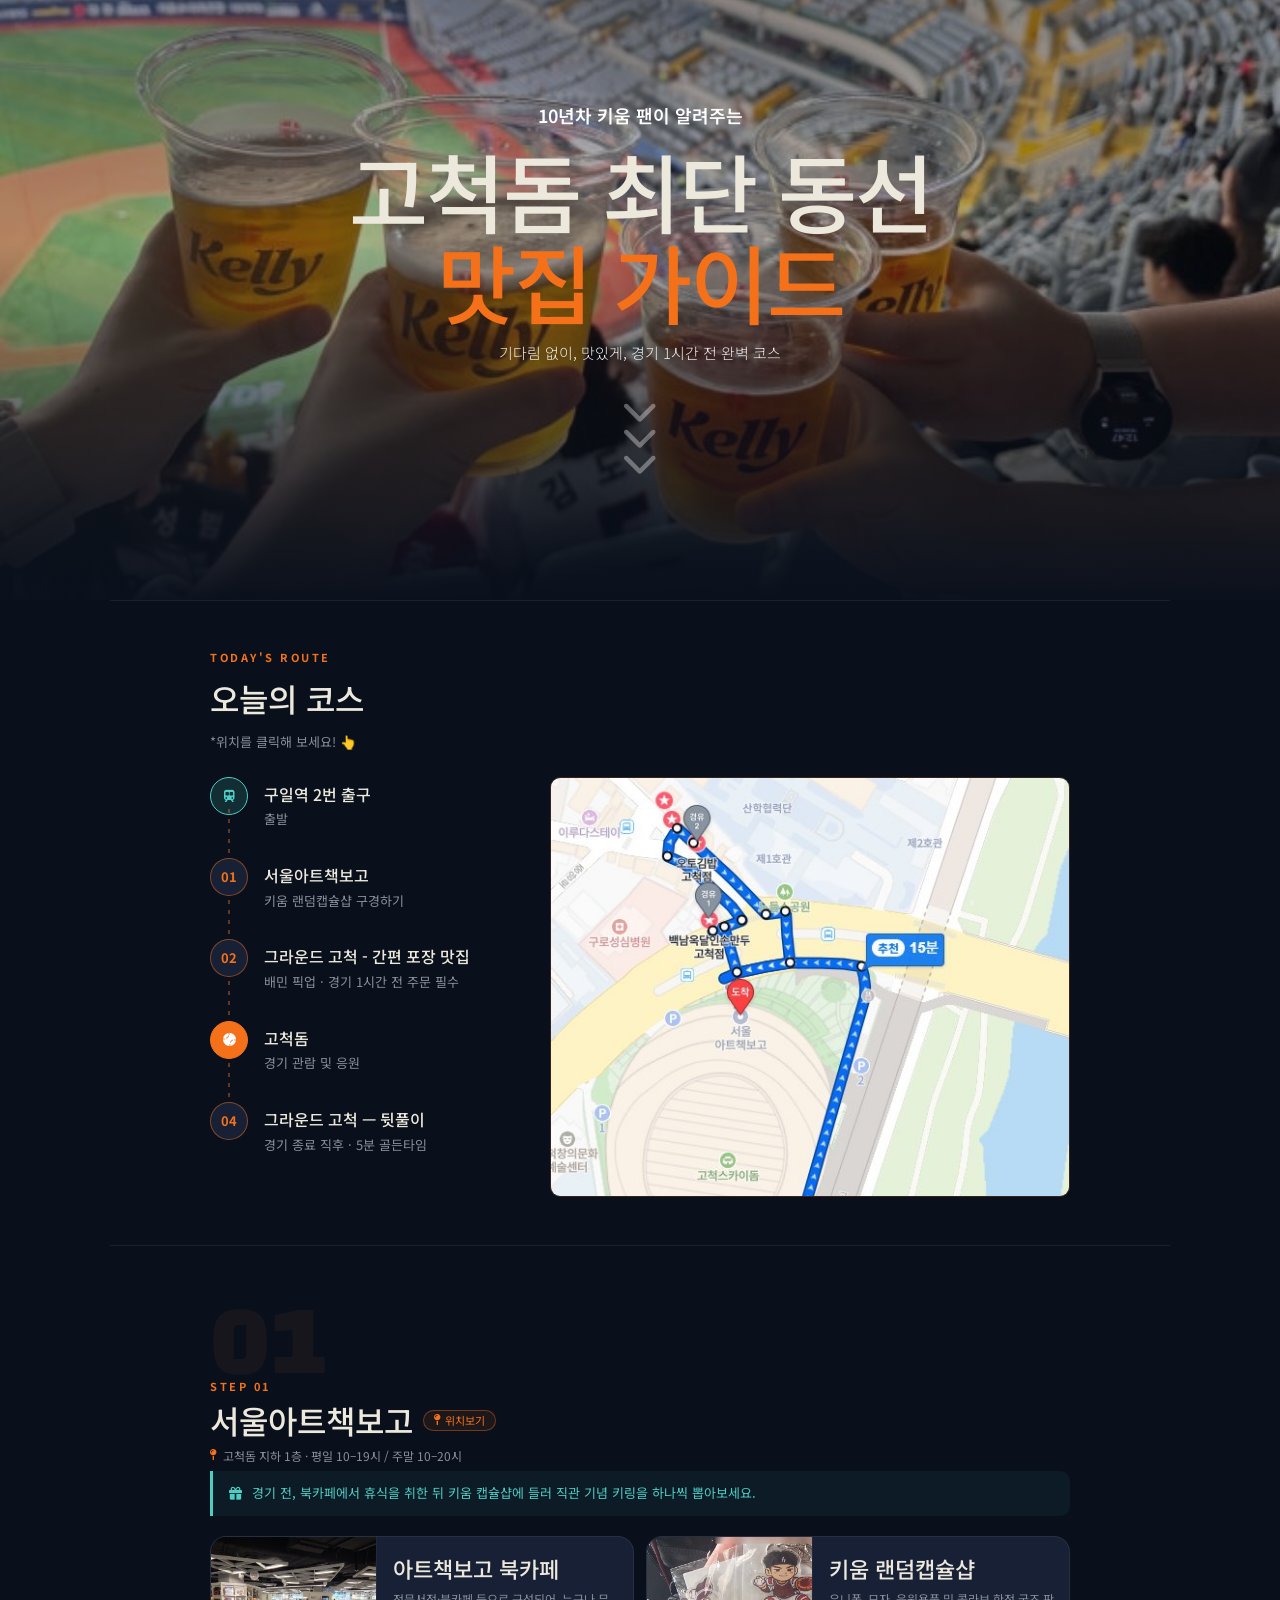
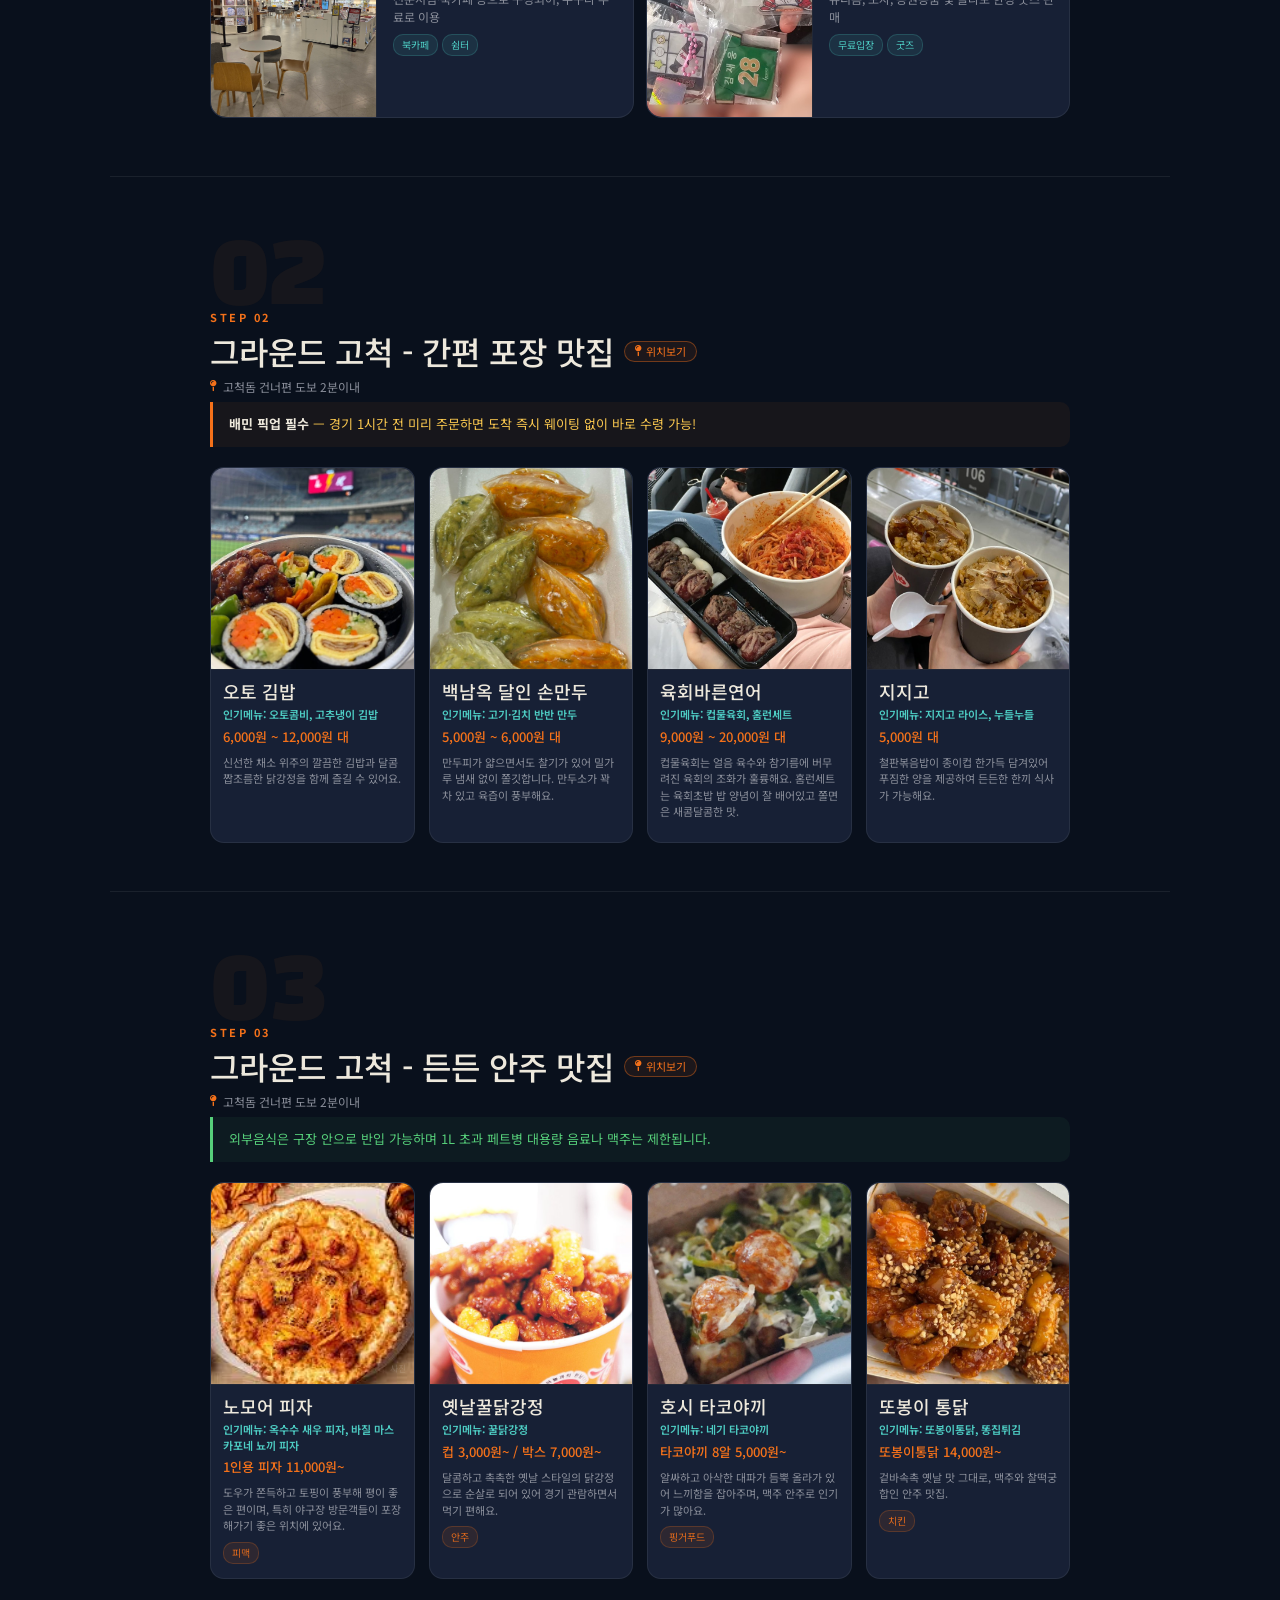
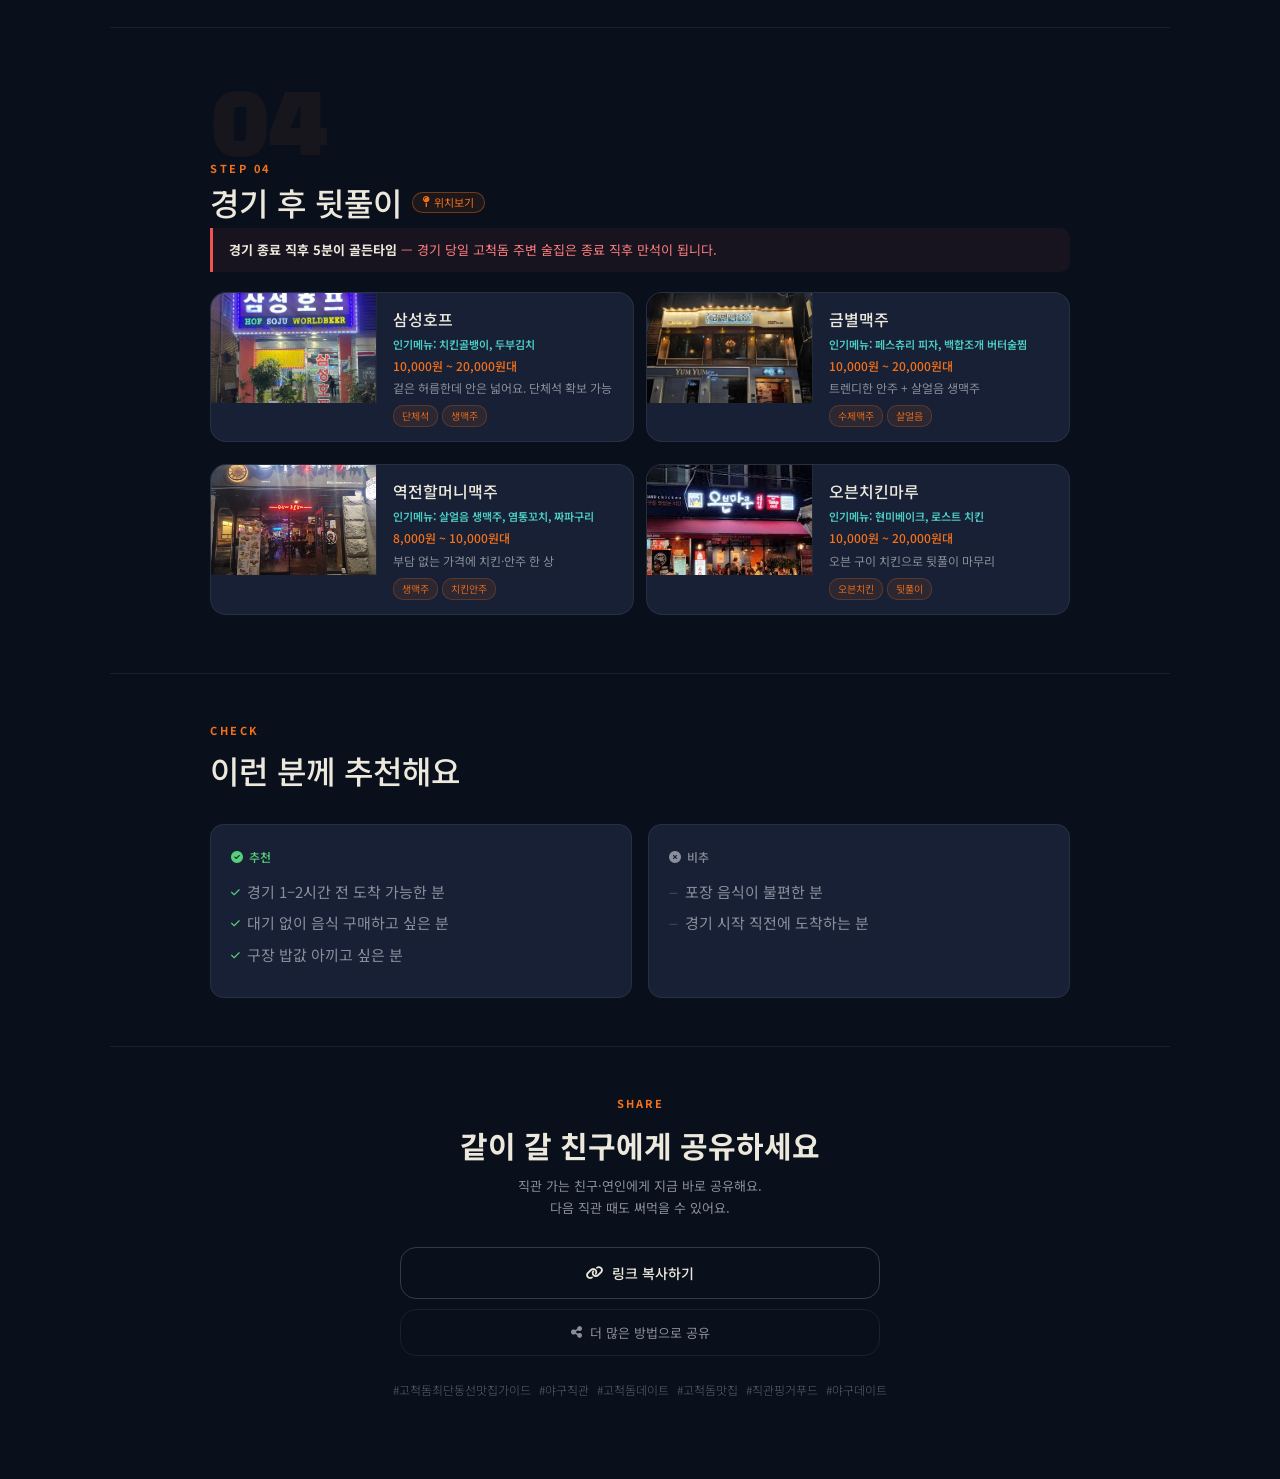
==== commit 9d2bb7f1: "Revert Oven Chicken Maru image style to default" ====
--- a/index.html
+++ b/index.html
@@ -297,7 +297,7 @@
       </div>
     </div>
     <div class="wide-card">
-      <div class="wide-card-img"><img src="images/extracted_image_16.jpg" alt="오븐치킨마루" style="width:100%;height:calc(100% + 20px);object-fit:cover;transform:translateY(20px) scale(1.3);display:block;"></div>
+      <div class="wide-card-img"><img src="images/extracted_image_16.jpg" alt="오븐치킨마루" style="width:100%;height:100%;object-fit:cover;display:block;"></div>
       <div class="wide-card-body">
         <div class="wide-card-name">오븐치킨마루</div>
         <div class="food-menu">인기메뉴: 현미베이크, 로스트 치킨</div>
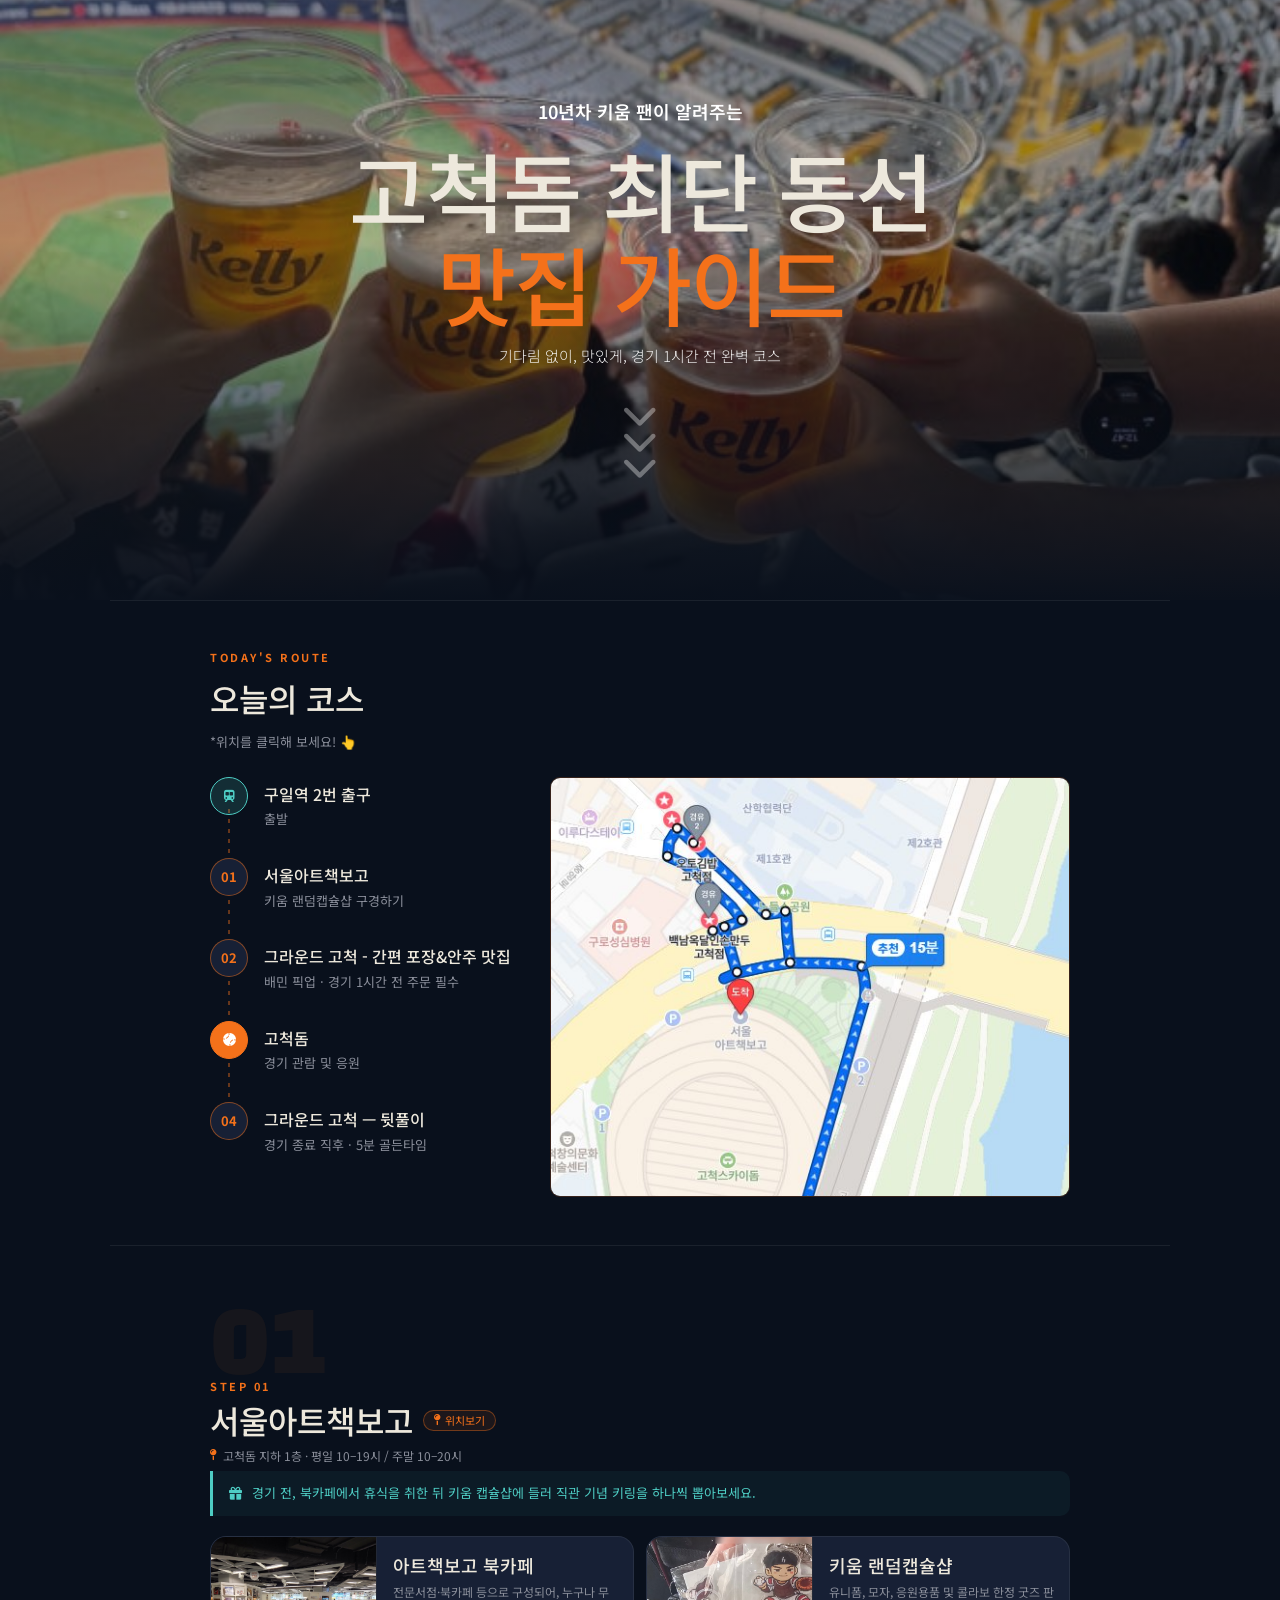
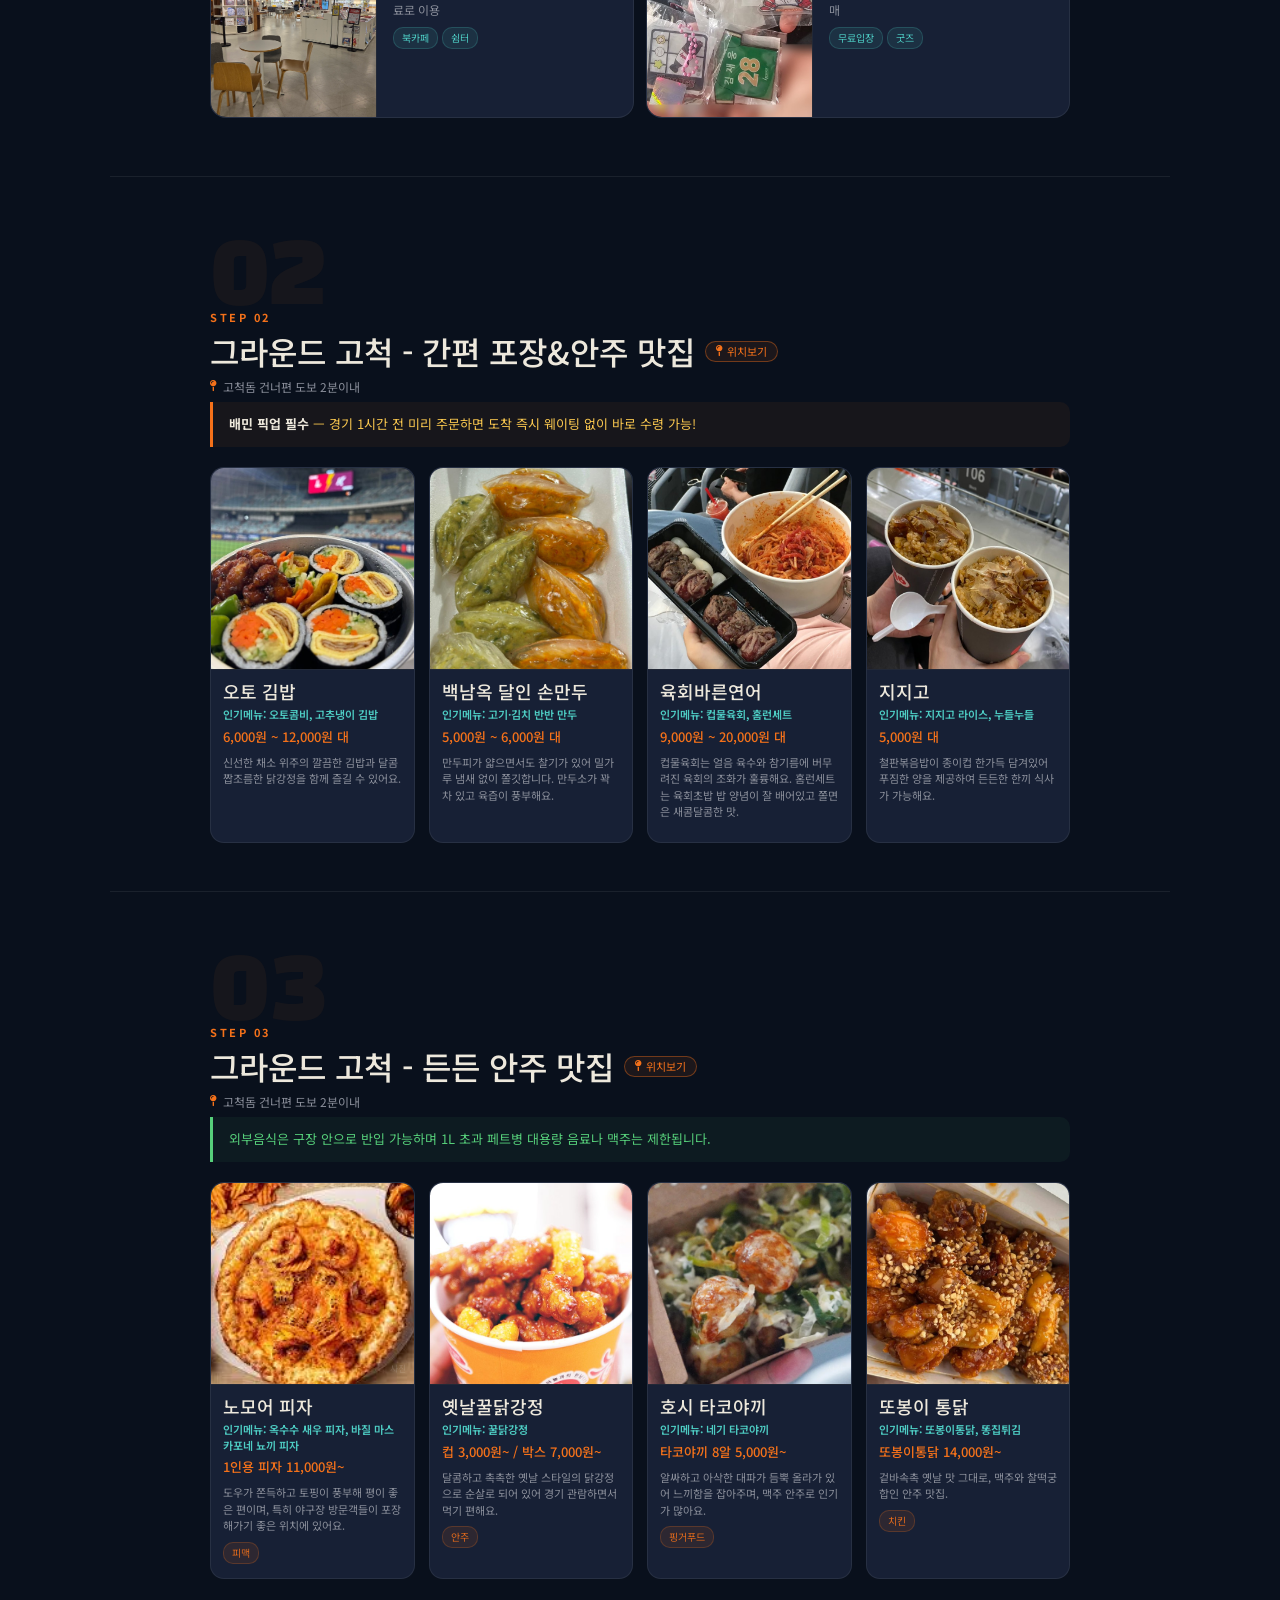
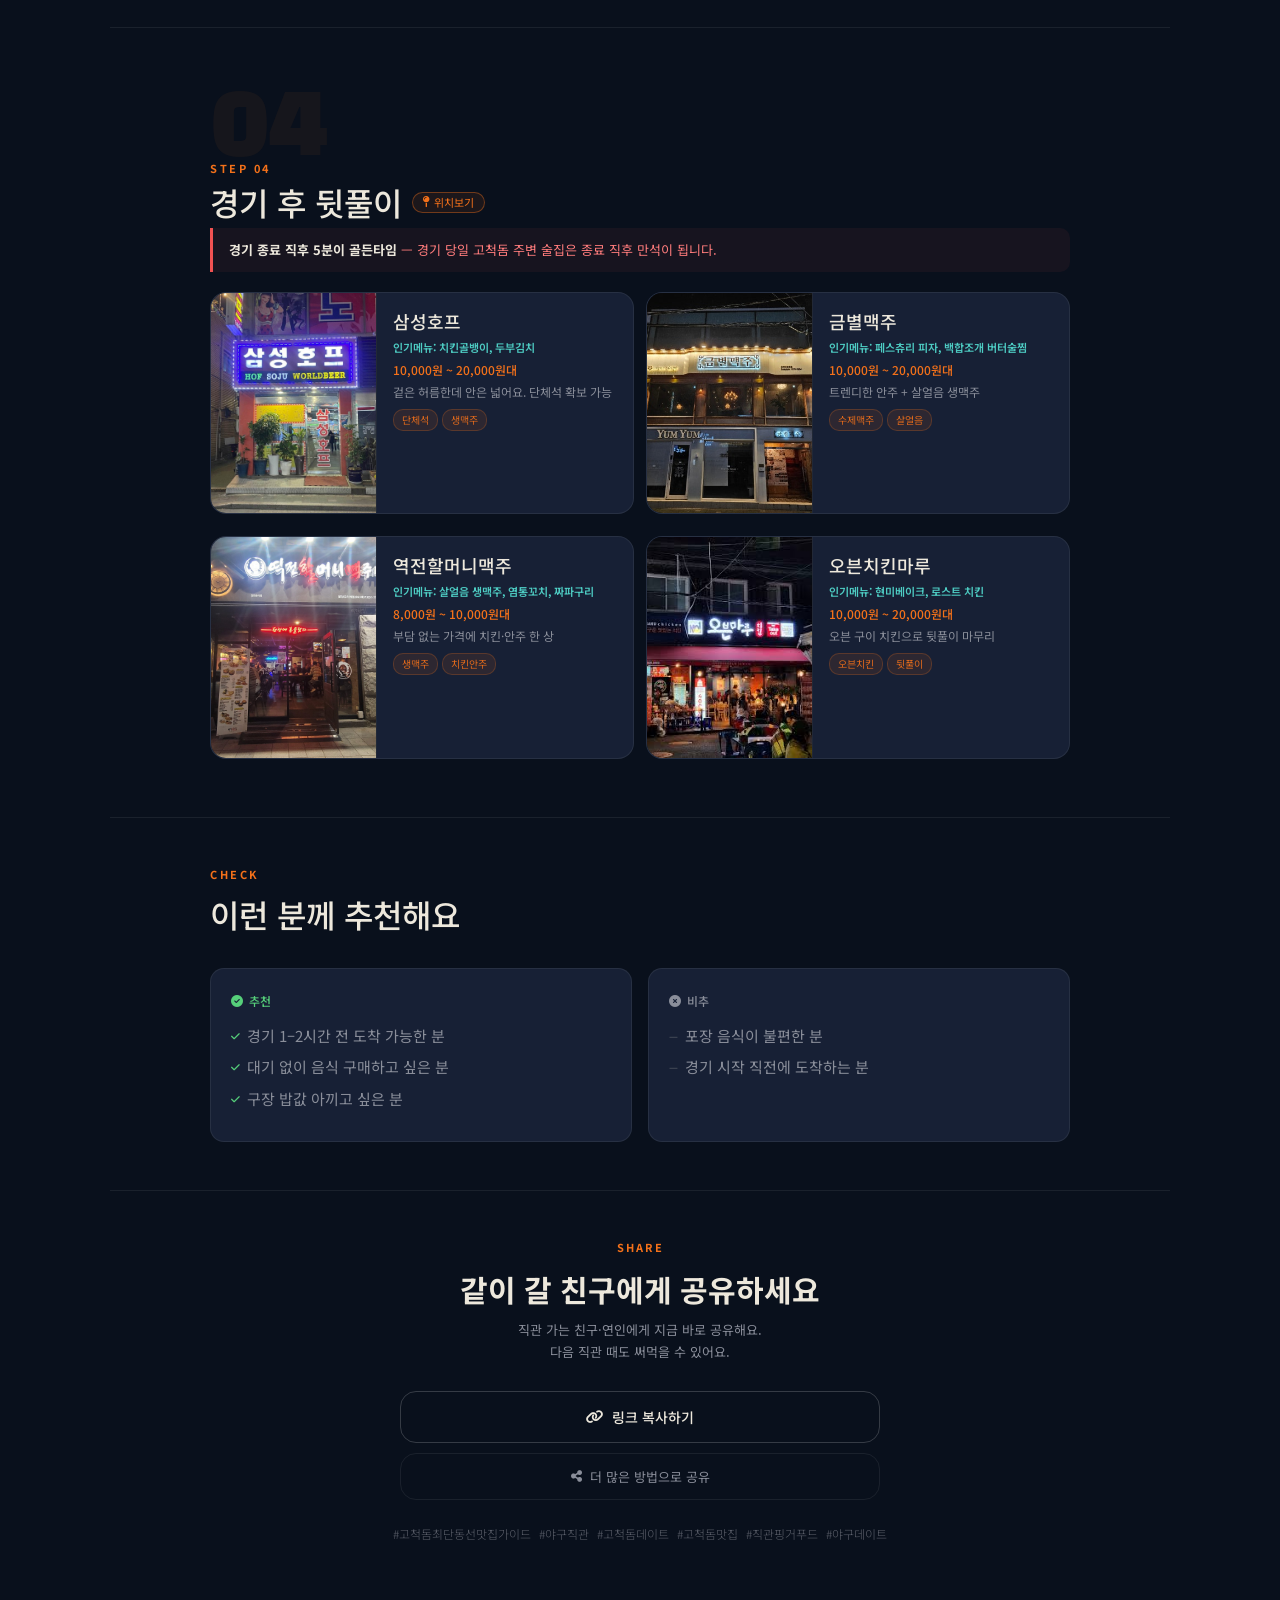
==== commit 6e339d6c: "Update Step 02 title to '그라운드 고척 - 간편 포장&안주 맛집' in timeline, content, and map labels" ====
--- a/index.html
+++ b/index.html
@@ -76,7 +76,7 @@
         <div class="tl-connector"></div>
         <div class="tl-dot">02</div>
         <div class="tl-text">
-          <div class="tl-place">그라운드 고척 - 간편 포장 맛집</div>
+          <div class="tl-place">그라운드 고척 - 간편 포장&안주 맛집</div>
           <div class="tl-note">배민 픽업 · 경기 1시간 전 주문 필수</div>
         </div>
       </li>
@@ -98,7 +98,7 @@
     </ul>
     <div class="tl-map-img">
       <div id="map" style="width:100%;height:100%;min-height:220px;"></div>
-      <img id="static-map" src="images/extracted_image_2.jpg" alt="구일역 2번 출구 → 서울아트책보고 → 그라운드 고척 - 간편 포장 맛집 이동 경로" loading="eager" style="display:none;width:100%;height:100%;object-fit:cover;">
+      <img id="static-map" src="images/extracted_image_2.jpg" alt="구일역 2번 출구 → 서울아트책보고 → 그라운드 고척 - 간편 포장&안주 맛집 이동 경로" loading="eager" style="display:none;width:100%;height:100%;object-fit:cover;">
     </div>
   </div>
 </section>
@@ -145,7 +145,7 @@
 <section class="stop-section">
   <div class="stop-num-bg">02</div>
   <div class="section-eyebrow">STEP 02</div>
-  <div class="stop-title">그라운드 고척 - 간편 포장 맛집 <a class="location-btn" href="#" onclick="window.open('https://naver.me/xwoomfnY','navermap','width=1000,height=620,scrollbars=yes');return false;"><i class="fa-solid fa-map-pin"></i> 위치보기</a></div>
+  <div class="stop-title">그라운드 고척 - 간편 포장&안주 맛집 <a class="location-btn" href="#" onclick="window.open('https://naver.me/xwoomfnY','navermap','width=1000,height=620,scrollbars=yes');return false;"><i class="fa-solid fa-map-pin"></i> 위치보기</a></div>
   <div class="stop-meta">
     <i class="fa-solid fa-map-pin" style="color:var(--accent);font-size:11px;"></i>
     고척돔 건너편 도보 2분이내
--- a/index.css
+++ b/index.css
@@ -119,7 +119,7 @@
 .hero h1 {
   font-size: 62px;
   font-weight: 500;
-  line-height: 1.05;
+  line-height: 1.09;
   letter-spacing: -1.5px;
   margin-bottom: 14px;
 }
@@ -498,7 +498,9 @@
 }
 .wide-card-wrap .wide-card-img {
   width: 166px;
-  height: 110px;
+}
+.wide-card-wrap .wide-card-name {
+  font-size: 18px;
 }
 .wide-card-name { font-size: 16px; font-weight: 500; margin-bottom: 4px; }
 .wide-card-desc { font-size: 12px; color: var(--muted); margin-bottom: 8px; line-height: 1.5; }
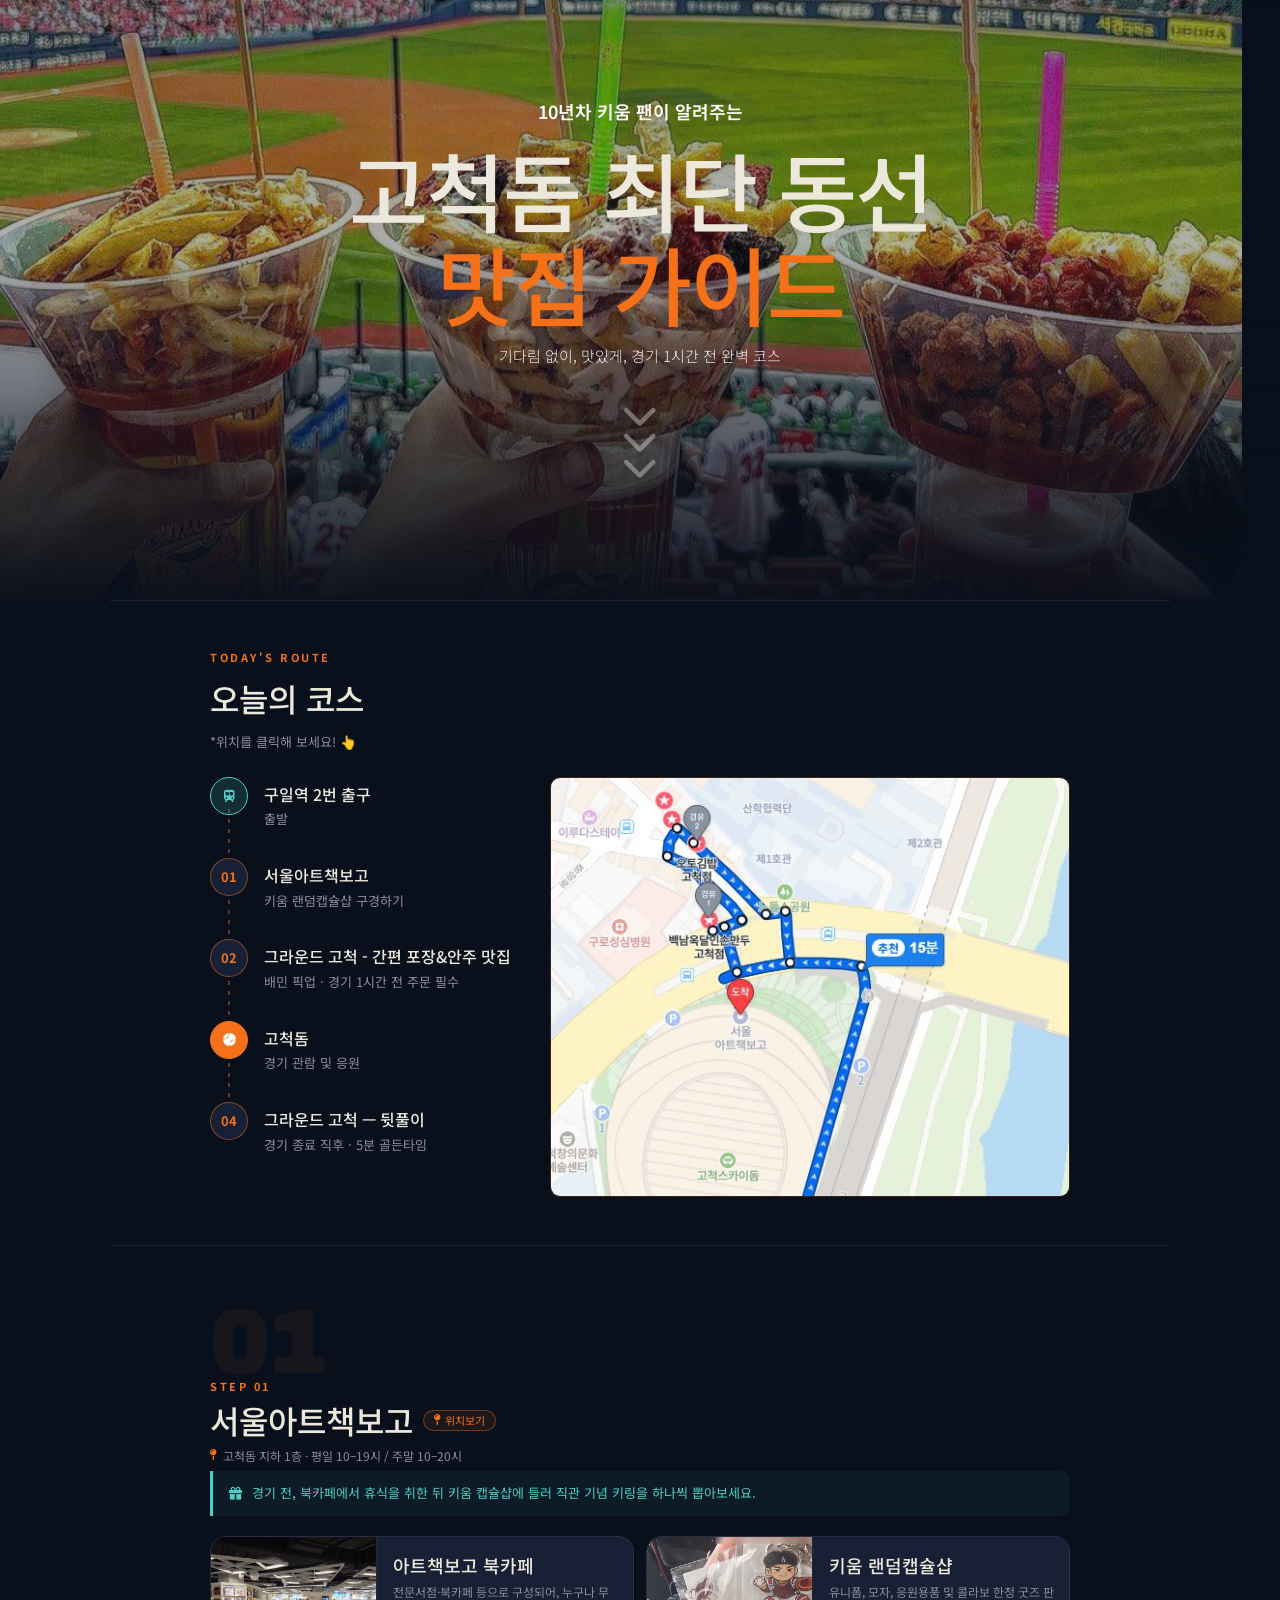
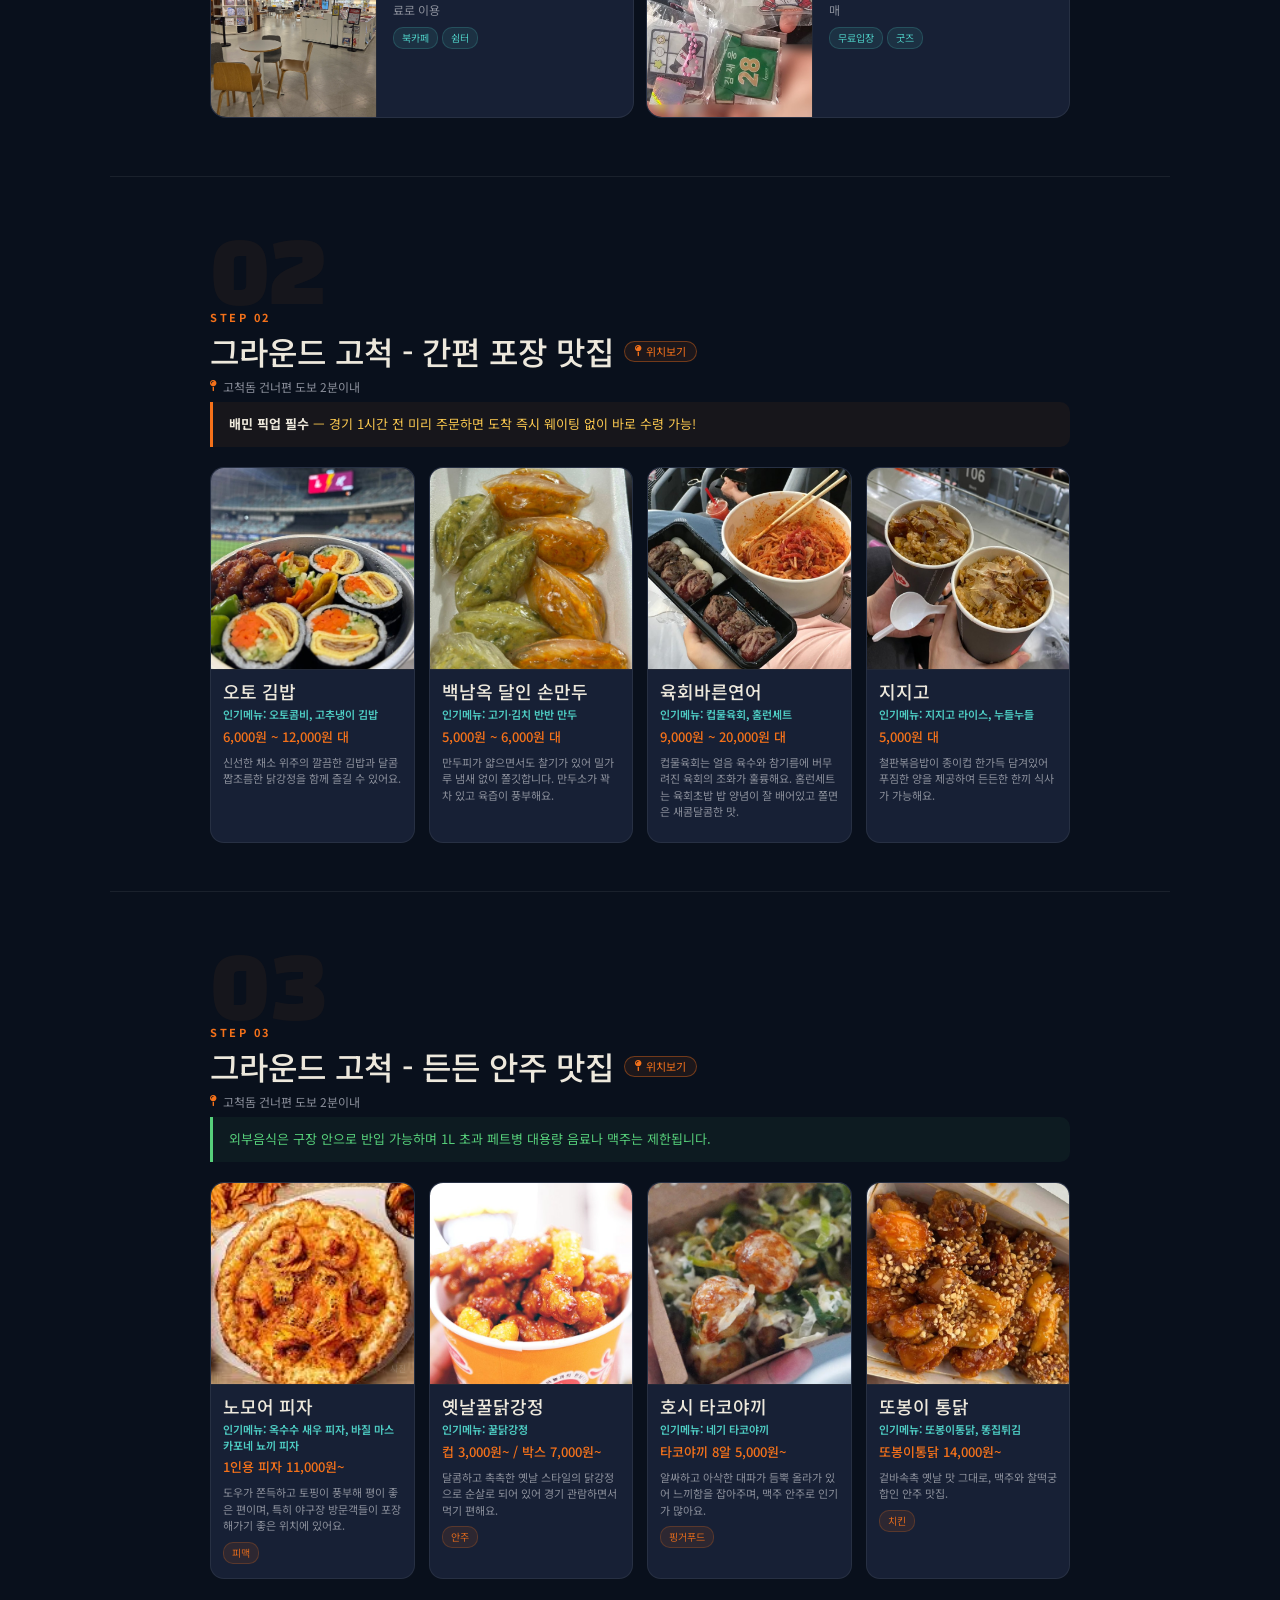
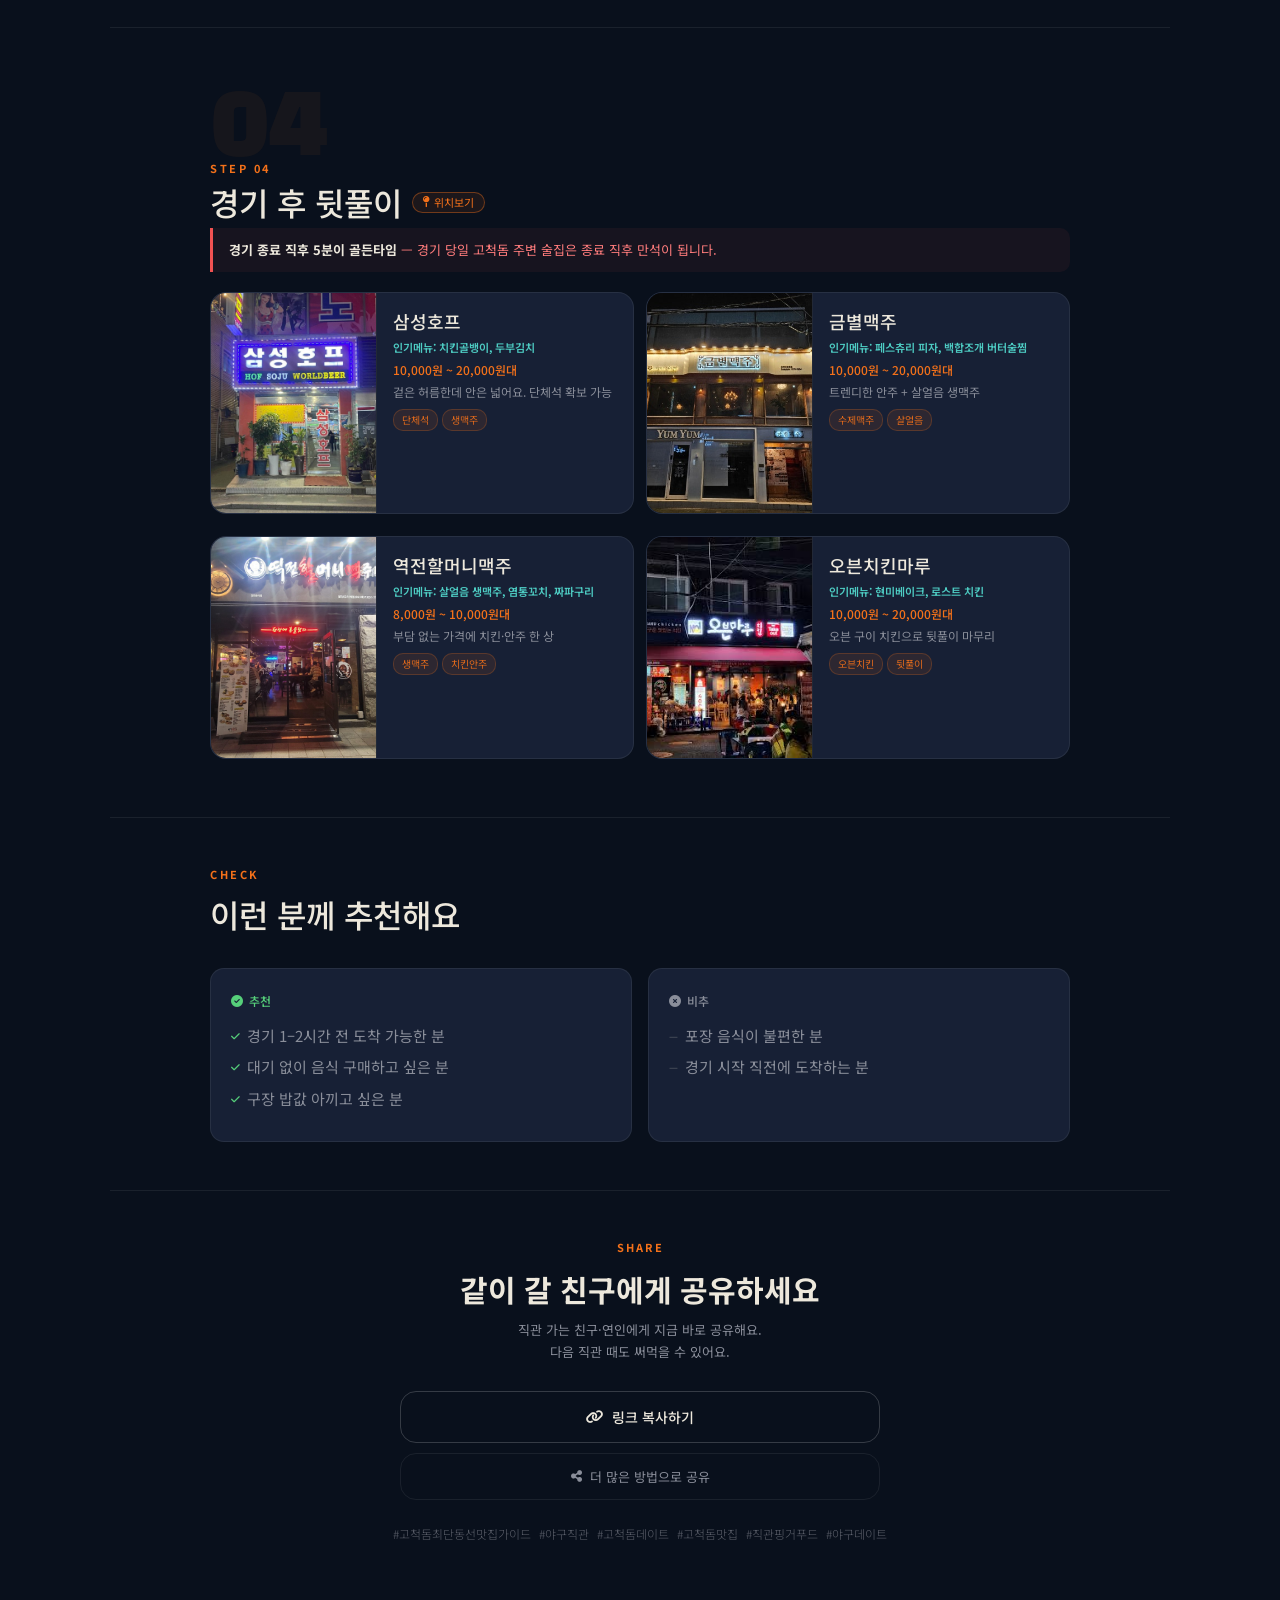
==== commit 240a3a84: "Revert STEP 02 content title and map label back to original '그라운드 고척 - 간편 포장 맛집'" ====
--- a/index.html
+++ b/index.html
@@ -98,7 +98,7 @@
     </ul>
     <div class="tl-map-img">
       <div id="map" style="width:100%;height:100%;min-height:220px;"></div>
-      <img id="static-map" src="images/extracted_image_2.jpg" alt="구일역 2번 출구 → 서울아트책보고 → 그라운드 고척 - 간편 포장&안주 맛집 이동 경로" loading="eager" style="display:none;width:100%;height:100%;object-fit:cover;">
+      <img id="static-map" src="images/extracted_image_2.jpg" alt="구일역 2번 출구 → 서울아트책보고 → 그라운드 고척 - 간편 포장 맛집 이동 경로" loading="eager" style="display:none;width:100%;height:100%;object-fit:cover;">
     </div>
   </div>
 </section>
@@ -145,7 +145,7 @@
 <section class="stop-section">
   <div class="stop-num-bg">02</div>
   <div class="section-eyebrow">STEP 02</div>
-  <div class="stop-title">그라운드 고척 - 간편 포장&안주 맛집 <a class="location-btn" href="#" onclick="window.open('https://naver.me/xwoomfnY','navermap','width=1000,height=620,scrollbars=yes');return false;"><i class="fa-solid fa-map-pin"></i> 위치보기</a></div>
+  <div class="stop-title">그라운드 고척 - 간편 포장 맛집 <a class="location-btn" href="#" onclick="window.open('https://naver.me/xwoomfnY','navermap','width=1000,height=620,scrollbars=yes');return false;"><i class="fa-solid fa-map-pin"></i> 위치보기</a></div>
   <div class="stop-meta">
     <i class="fa-solid fa-map-pin" style="color:var(--accent);font-size:11px;"></i>
     고척돔 건너편 도보 2분이내
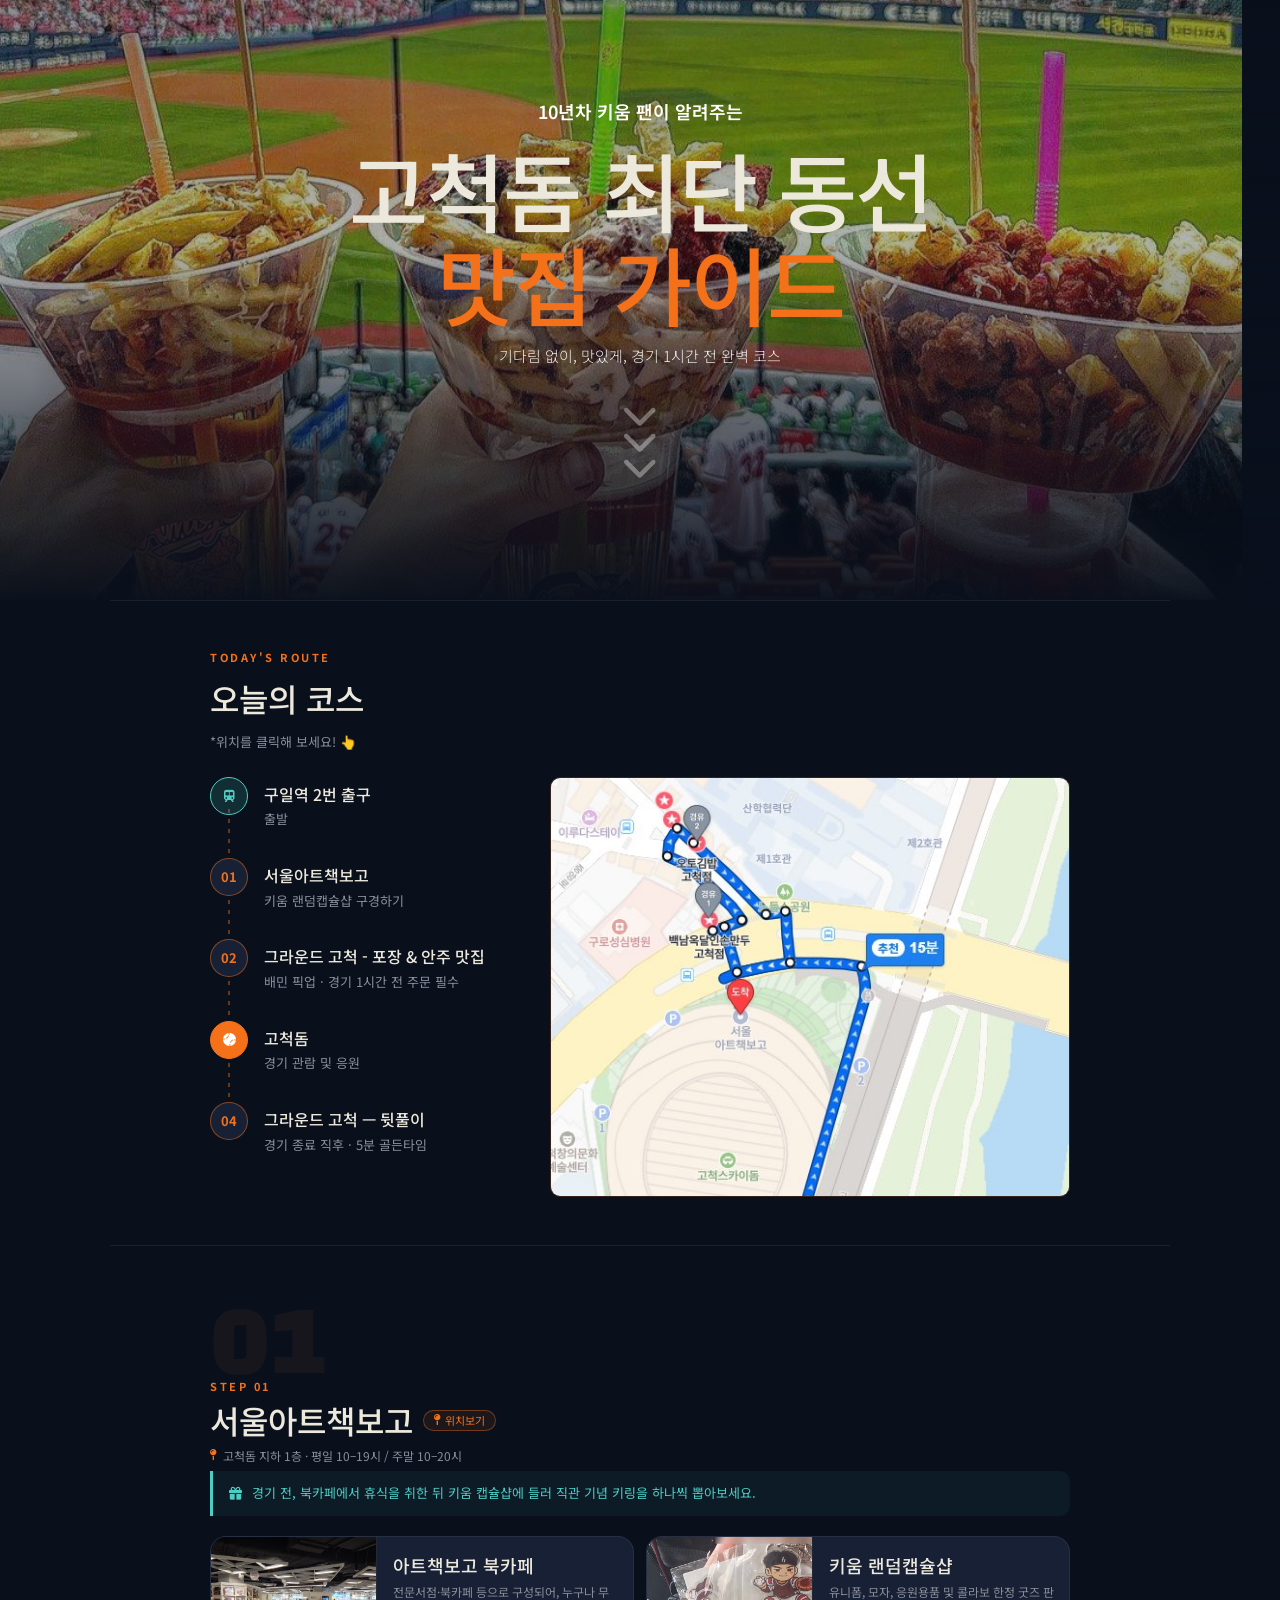
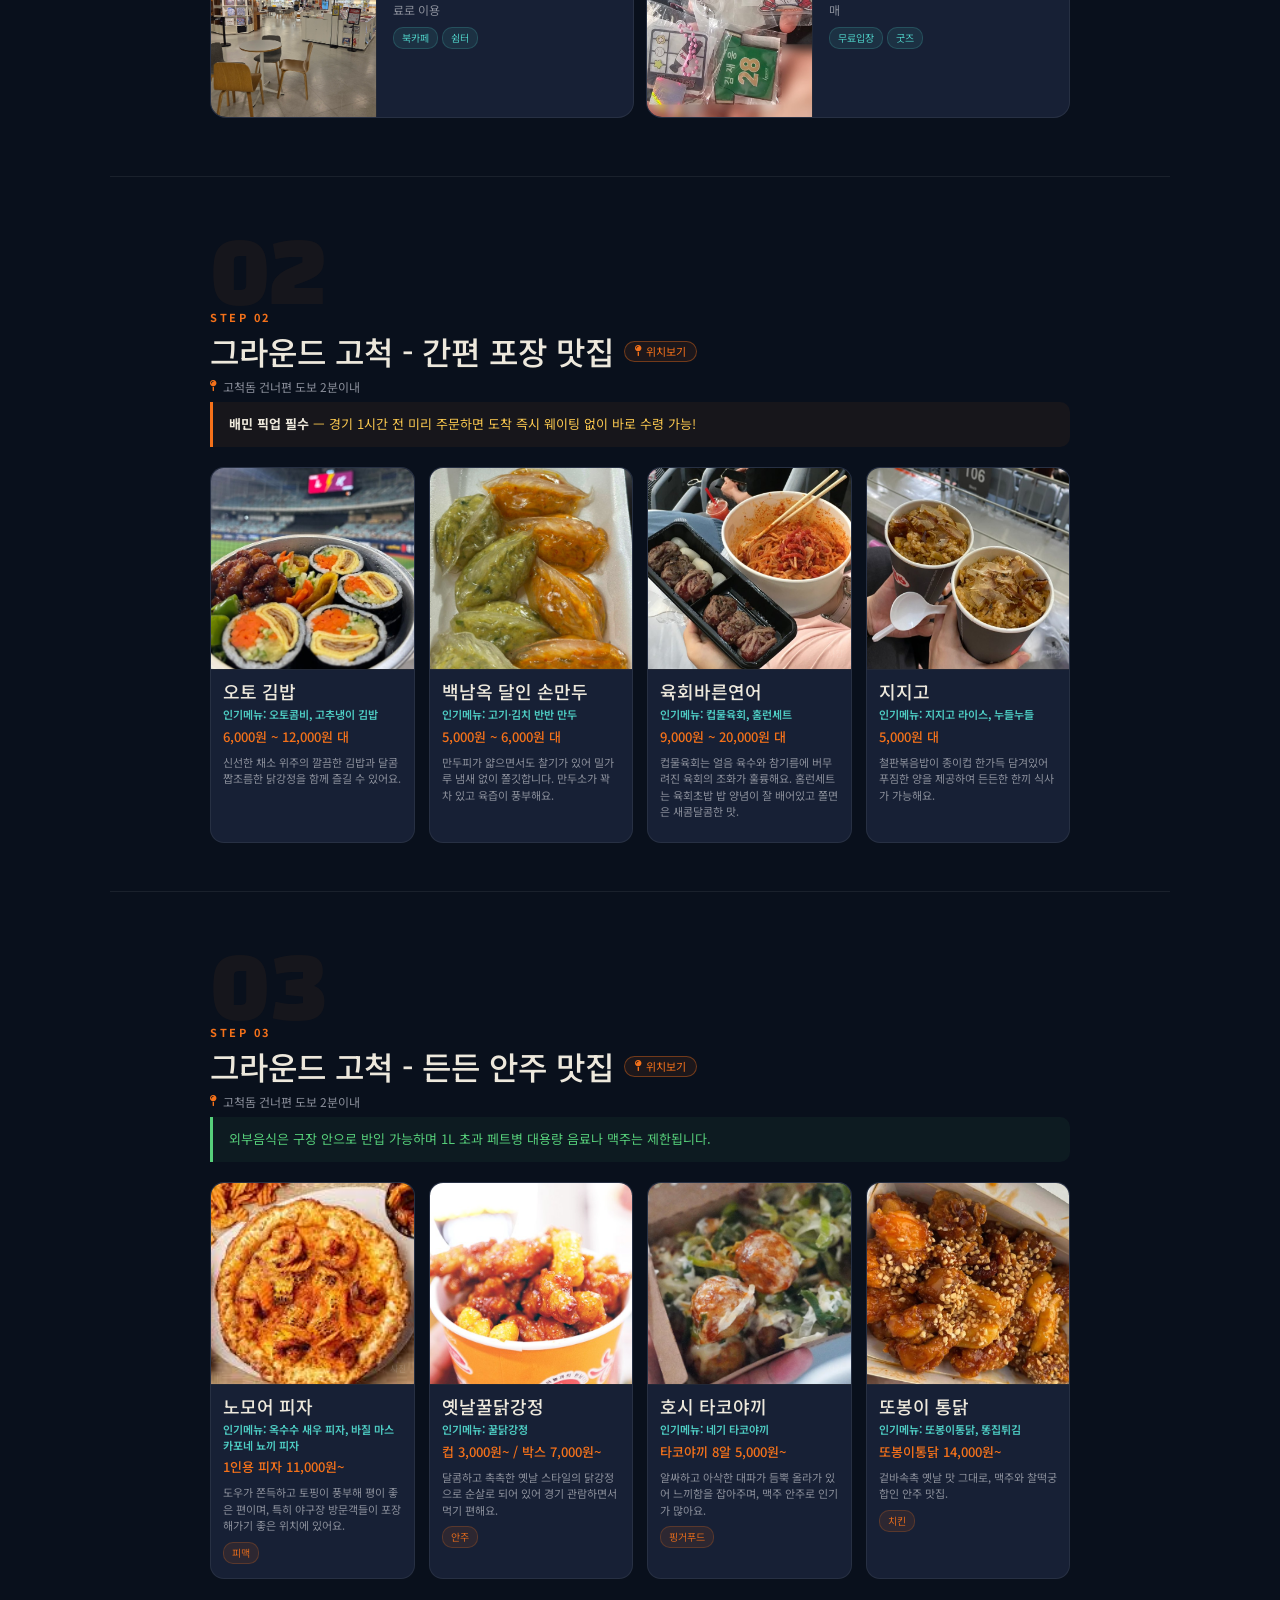
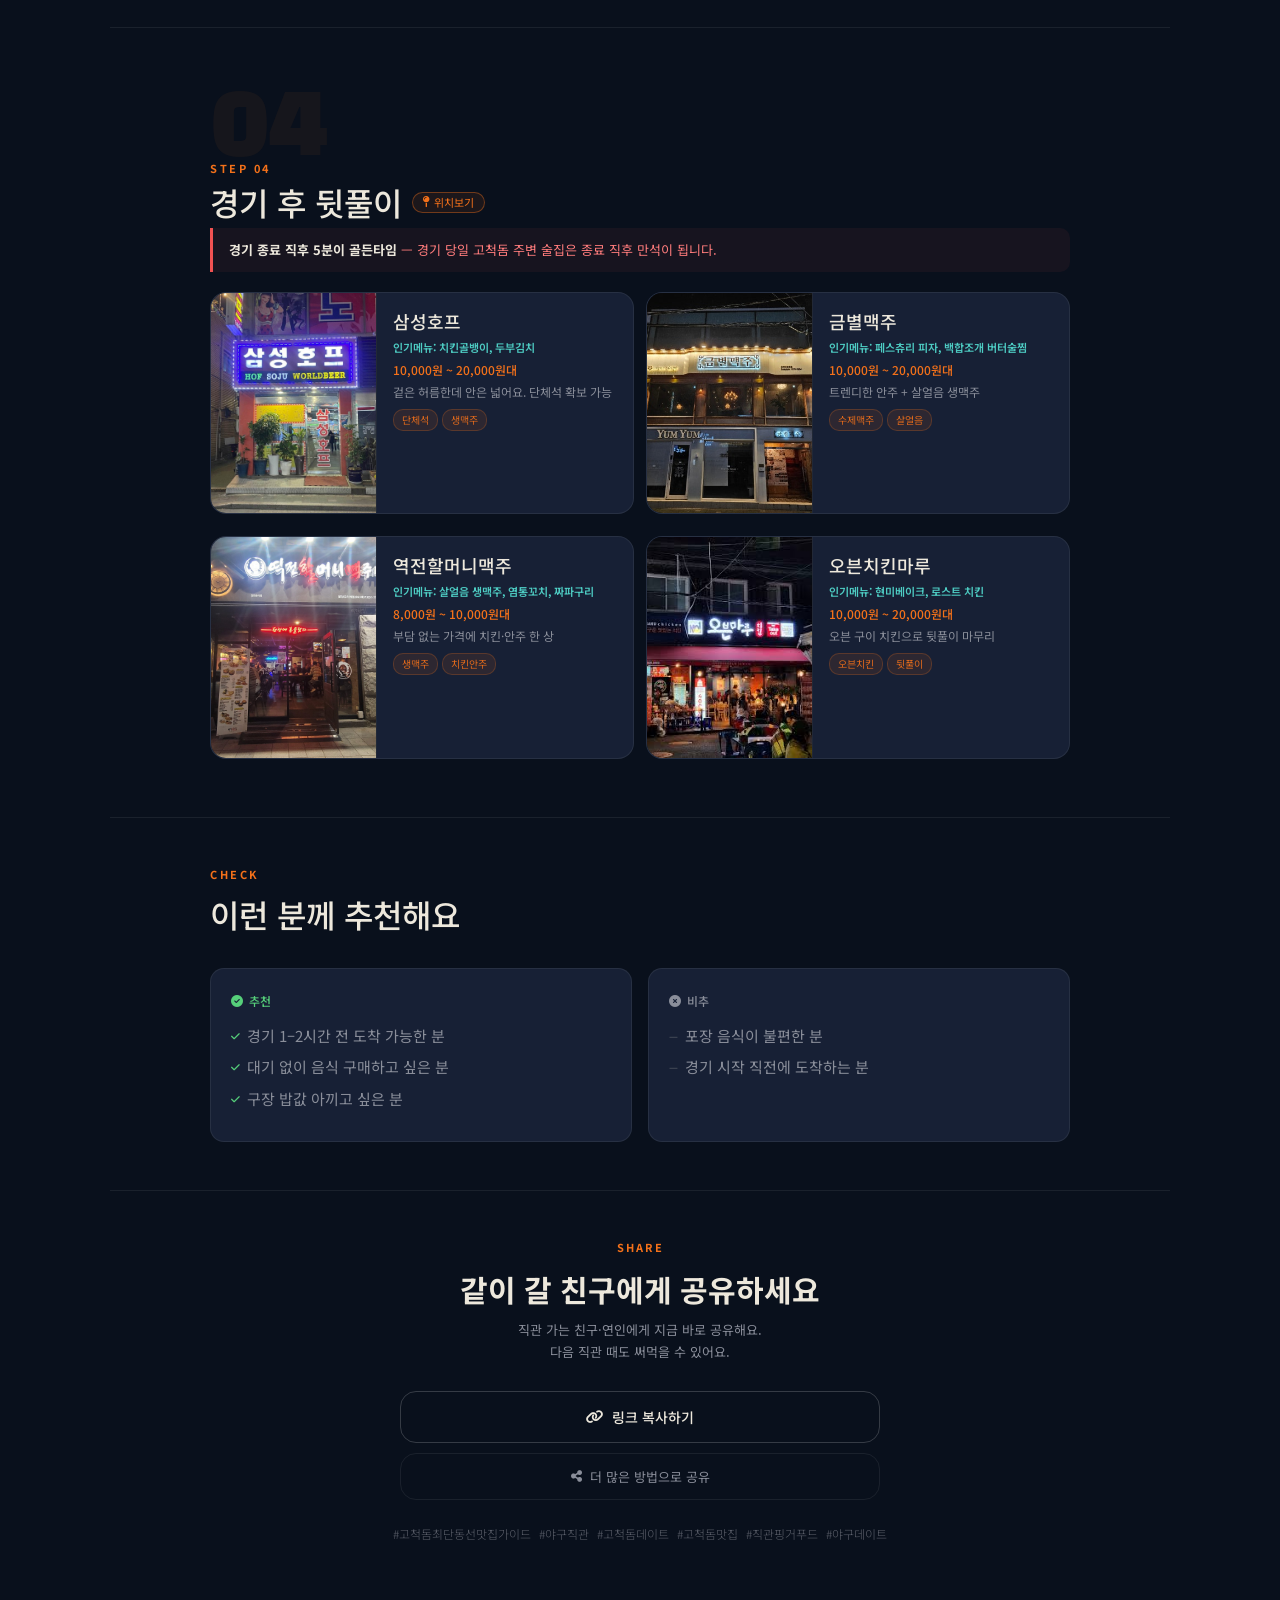
==== commit 3699329a: "Update Step 02 timeline text to '그라운드 고척 - 포장 & 안주 맛집' only" ====
--- a/index.html
+++ b/index.html
@@ -76,7 +76,7 @@
         <div class="tl-connector"></div>
         <div class="tl-dot">02</div>
         <div class="tl-text">
-          <div class="tl-place">그라운드 고척 - 간편 포장&안주 맛집</div>
+          <div class="tl-place">그라운드 고척 - 포장 & 안주 맛집</div>
           <div class="tl-note">배민 픽업 · 경기 1시간 전 주문 필수</div>
         </div>
       </li>
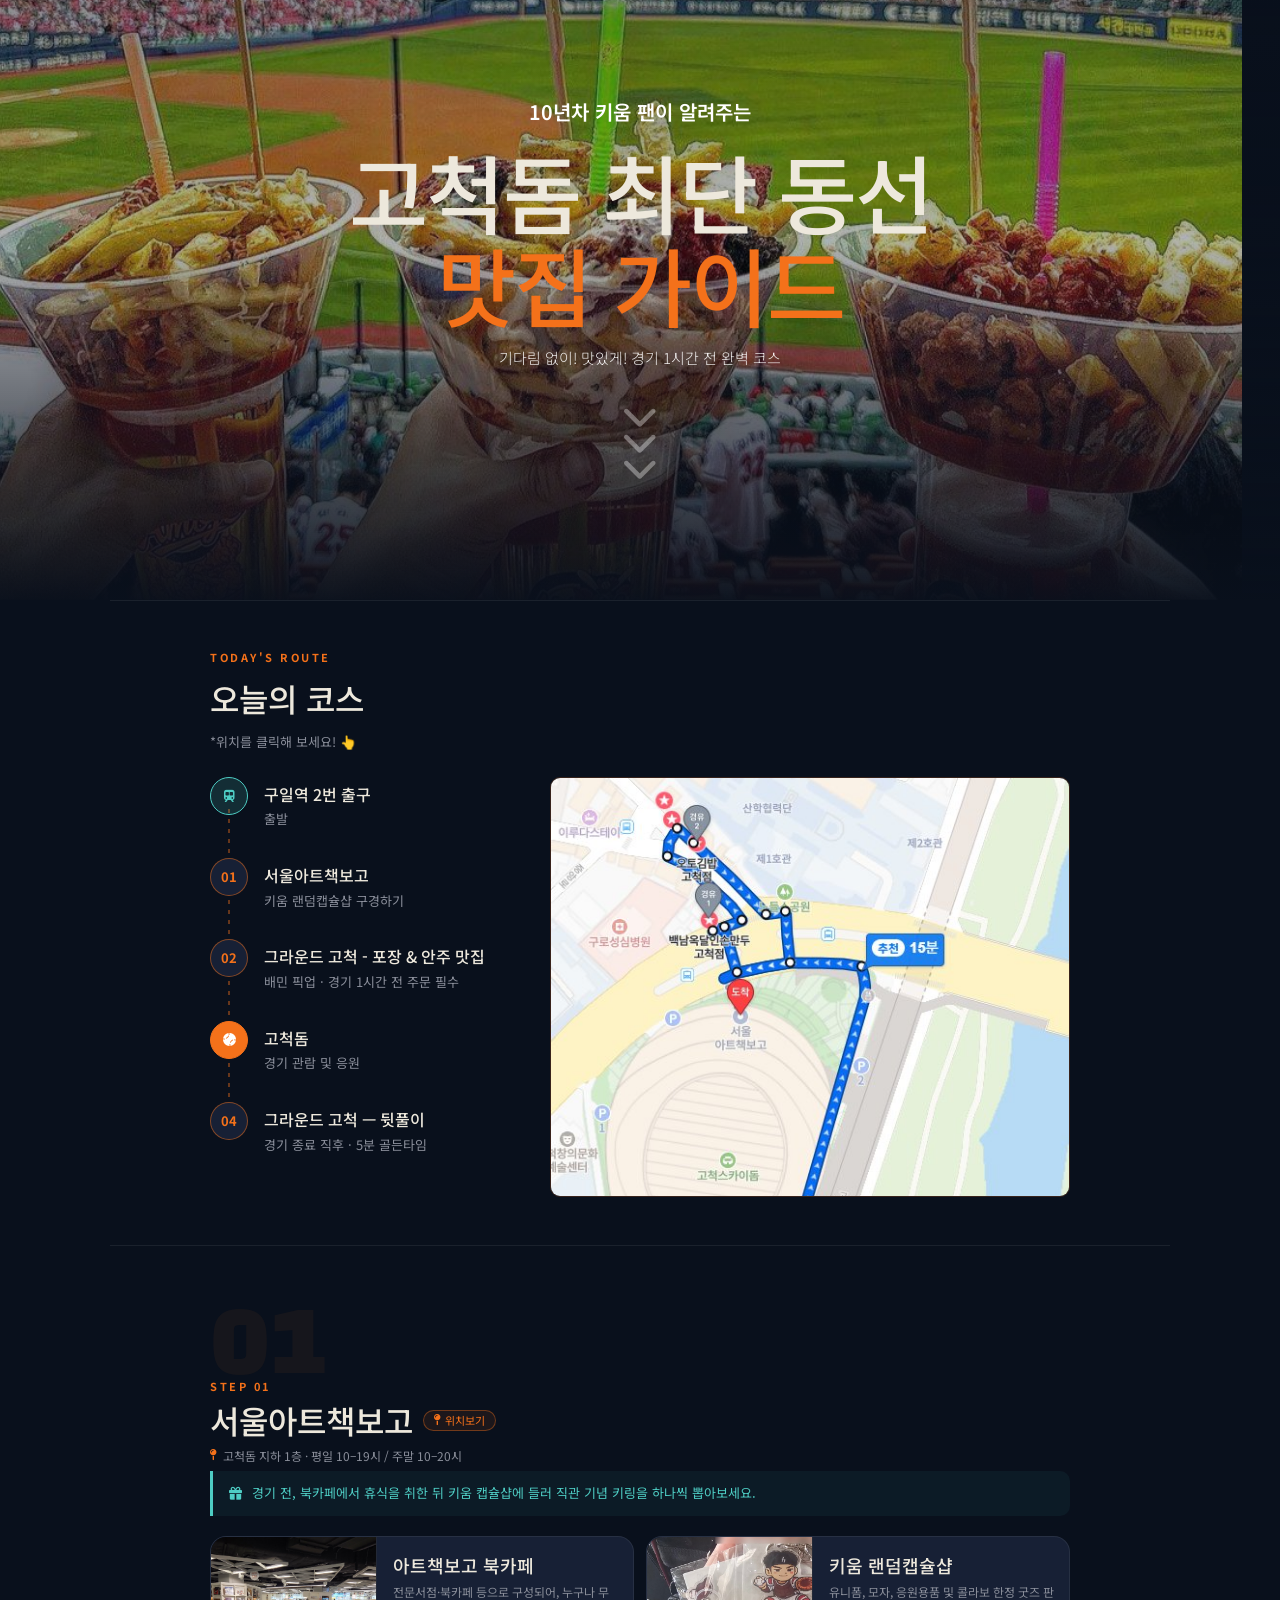
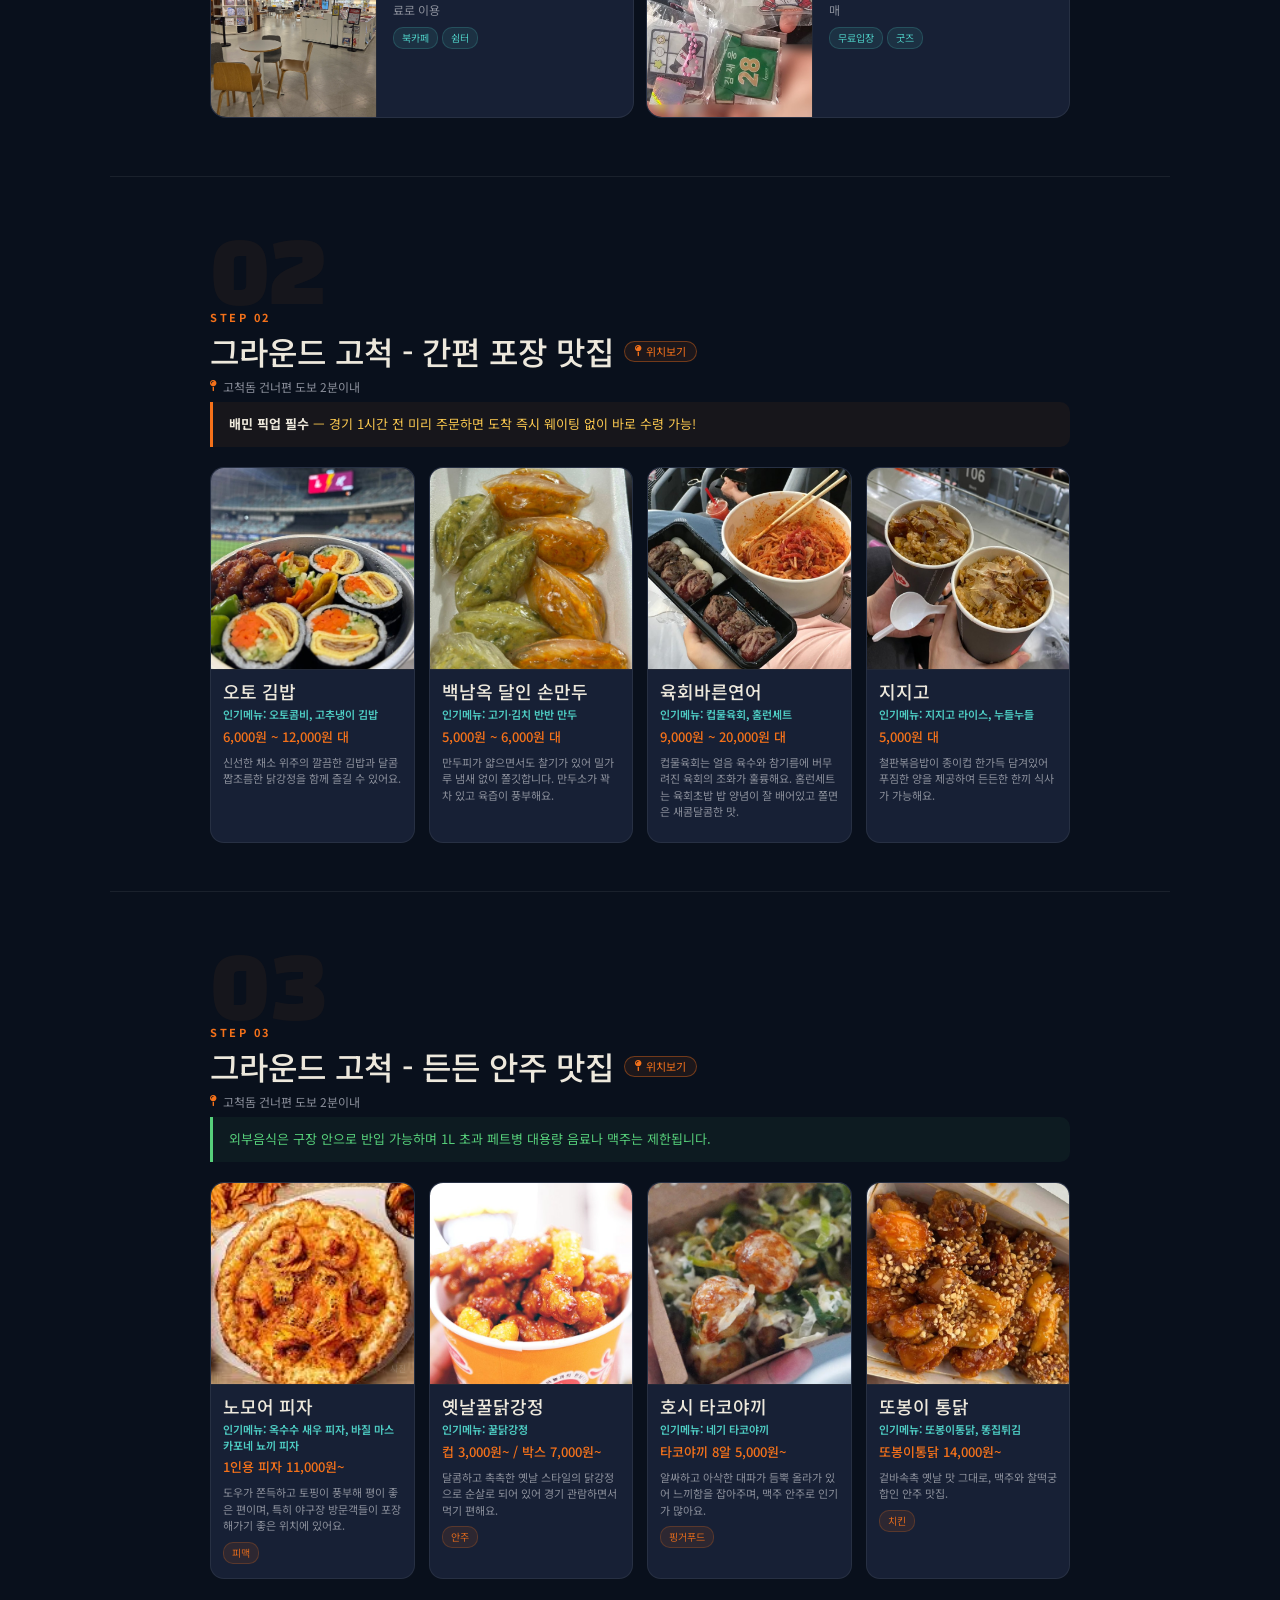
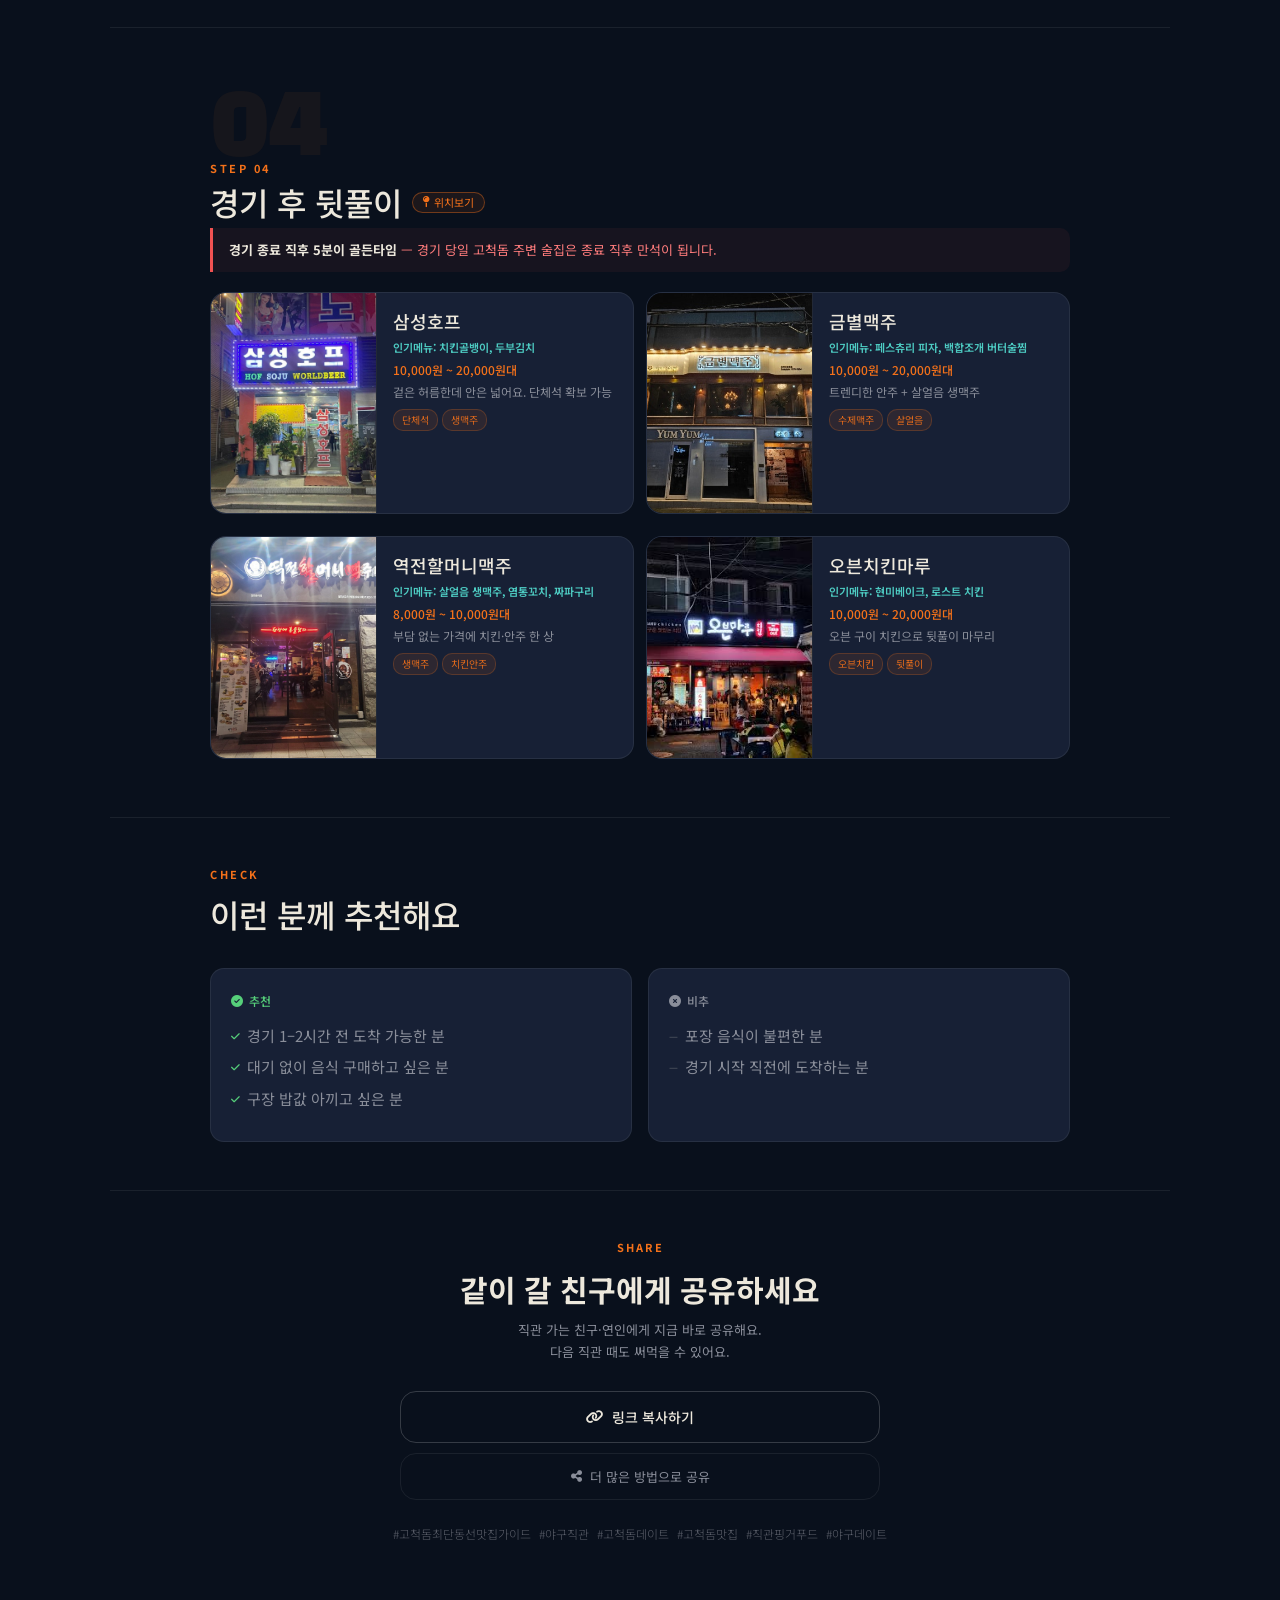
==== commit 682043e1: "Update tagline text with exclamation marks" ====
--- a/index.html
+++ b/index.html
@@ -34,7 +34,7 @@
     <h1>고척돔 최단 동선<br><span class="accent">맛집 가이드</span></h1>
 
     <p class="hero-tagline">
-      기다림 없이, 맛있게, 경기 1시간 전 완벽 코스
+      기다림 없이! 맛있게! 경기 1시간 전 완벽 코스
     </p>
 
     <div class="scroll-cue">
@@ -98,7 +98,7 @@
     </ul>
     <div class="tl-map-img">
       <div id="map" style="width:100%;height:100%;min-height:220px;"></div>
-      <img id="static-map" src="images/extracted_image_2.jpg" alt="구일역 2번 출구 → 서울아트책보고 → 그라운드 고척 - 간편 포장 맛집 이동 경로" loading="eager" style="display:none;width:100%;height:100%;object-fit:cover;">
+      <img id="static-map" src="images/extracted_image_2.jpg" alt="구일역 2번 출구 → 서울아트책보고 → 그라운드 고척 - 포장 & 안주 맛집 이동 경로" loading="eager" style="display:none;width:100%;height:100%;object-fit:cover;">
     </div>
   </div>
 </section>
--- a/index.css
+++ b/index.css
@@ -109,7 +109,7 @@
   background: transparent;
   border: none;
   color: #ffffff;
-  font-size: 18px;
+  font-size: 20px;
   font-weight: 600;
   padding: 0;
   margin-top: 30px;
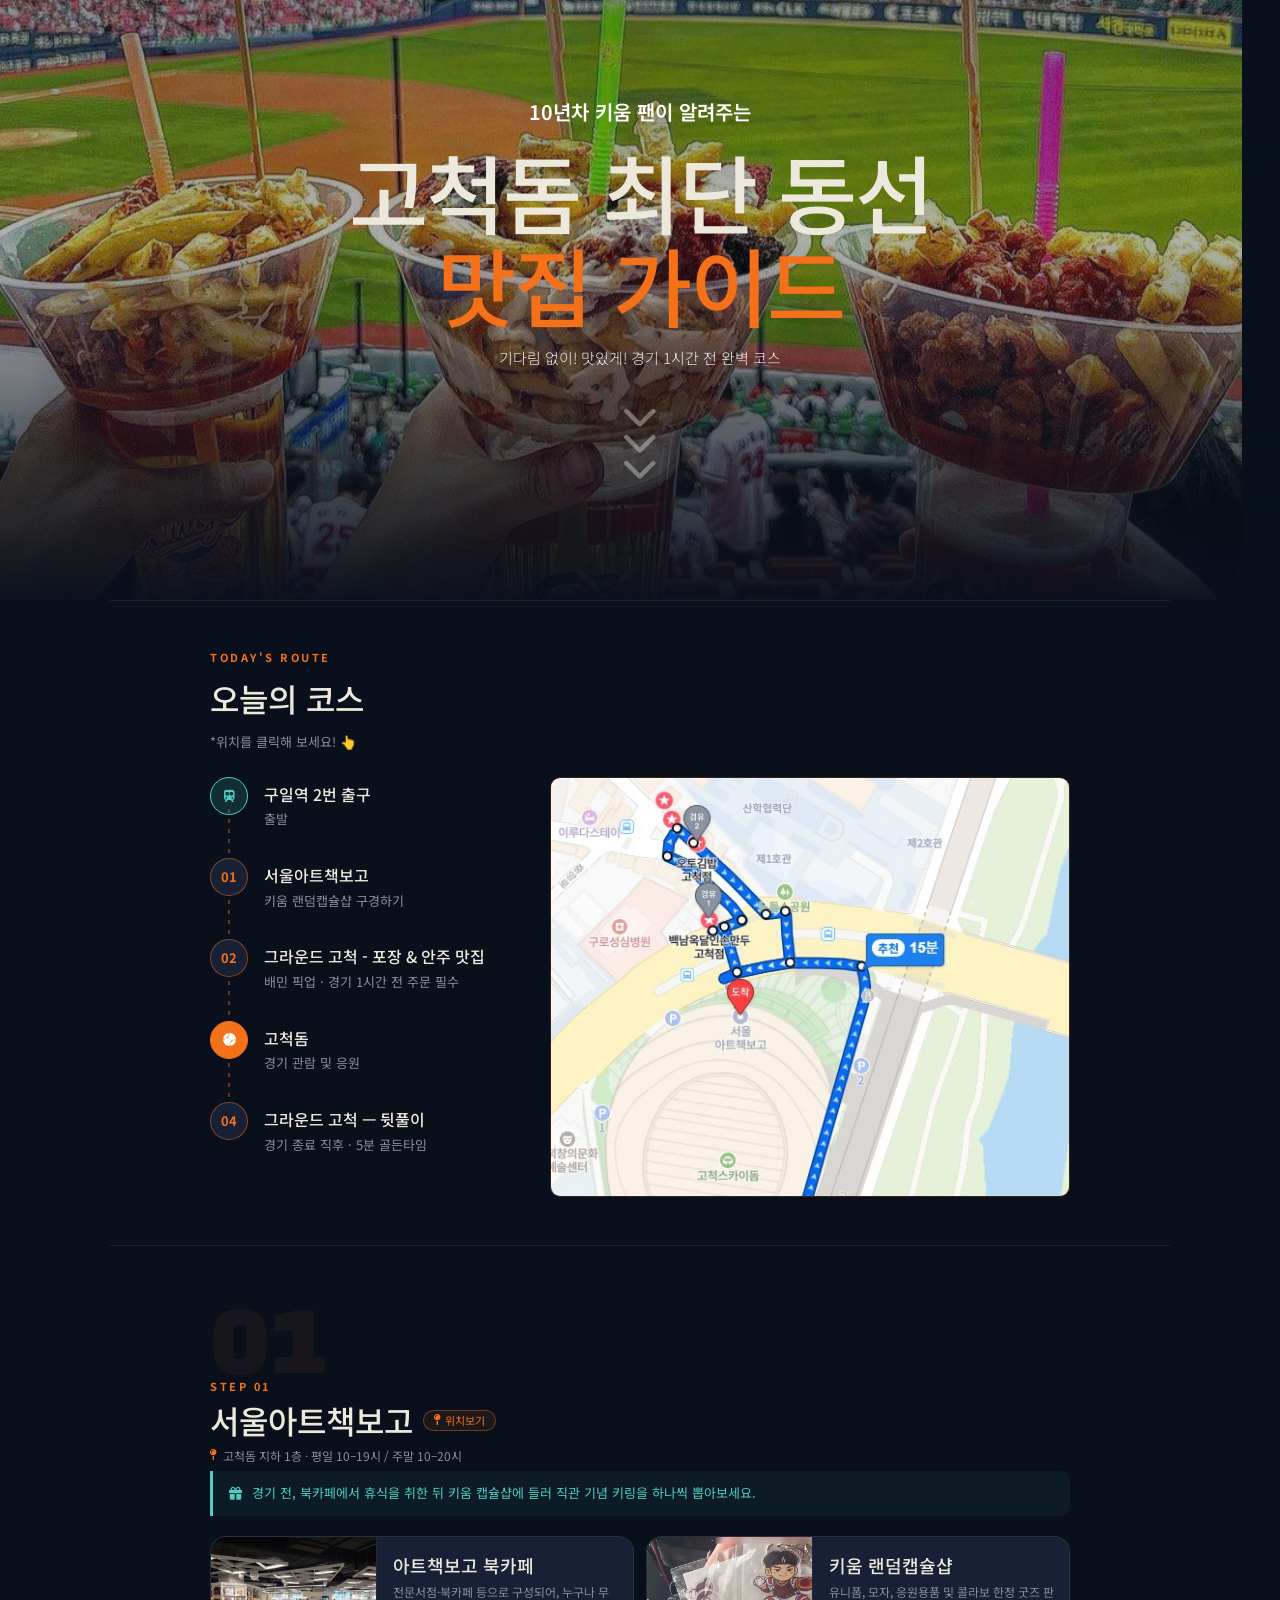
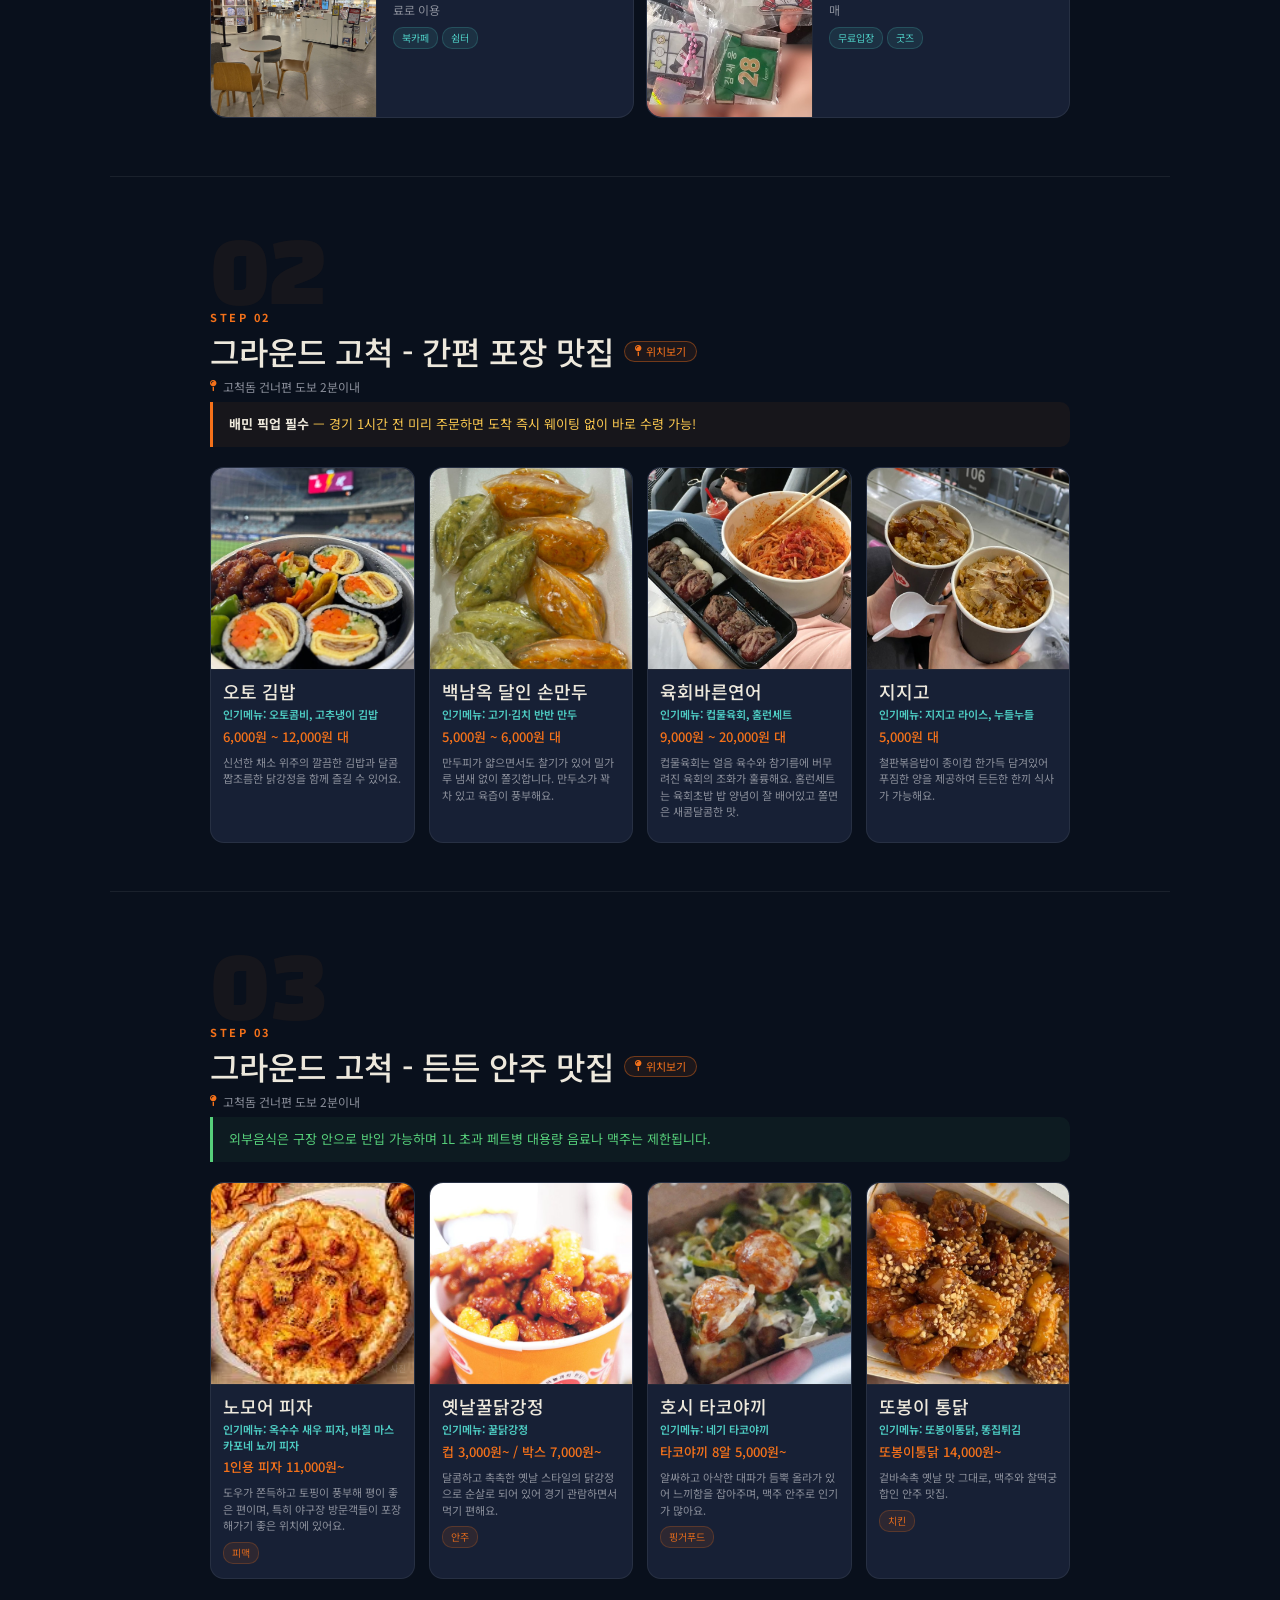
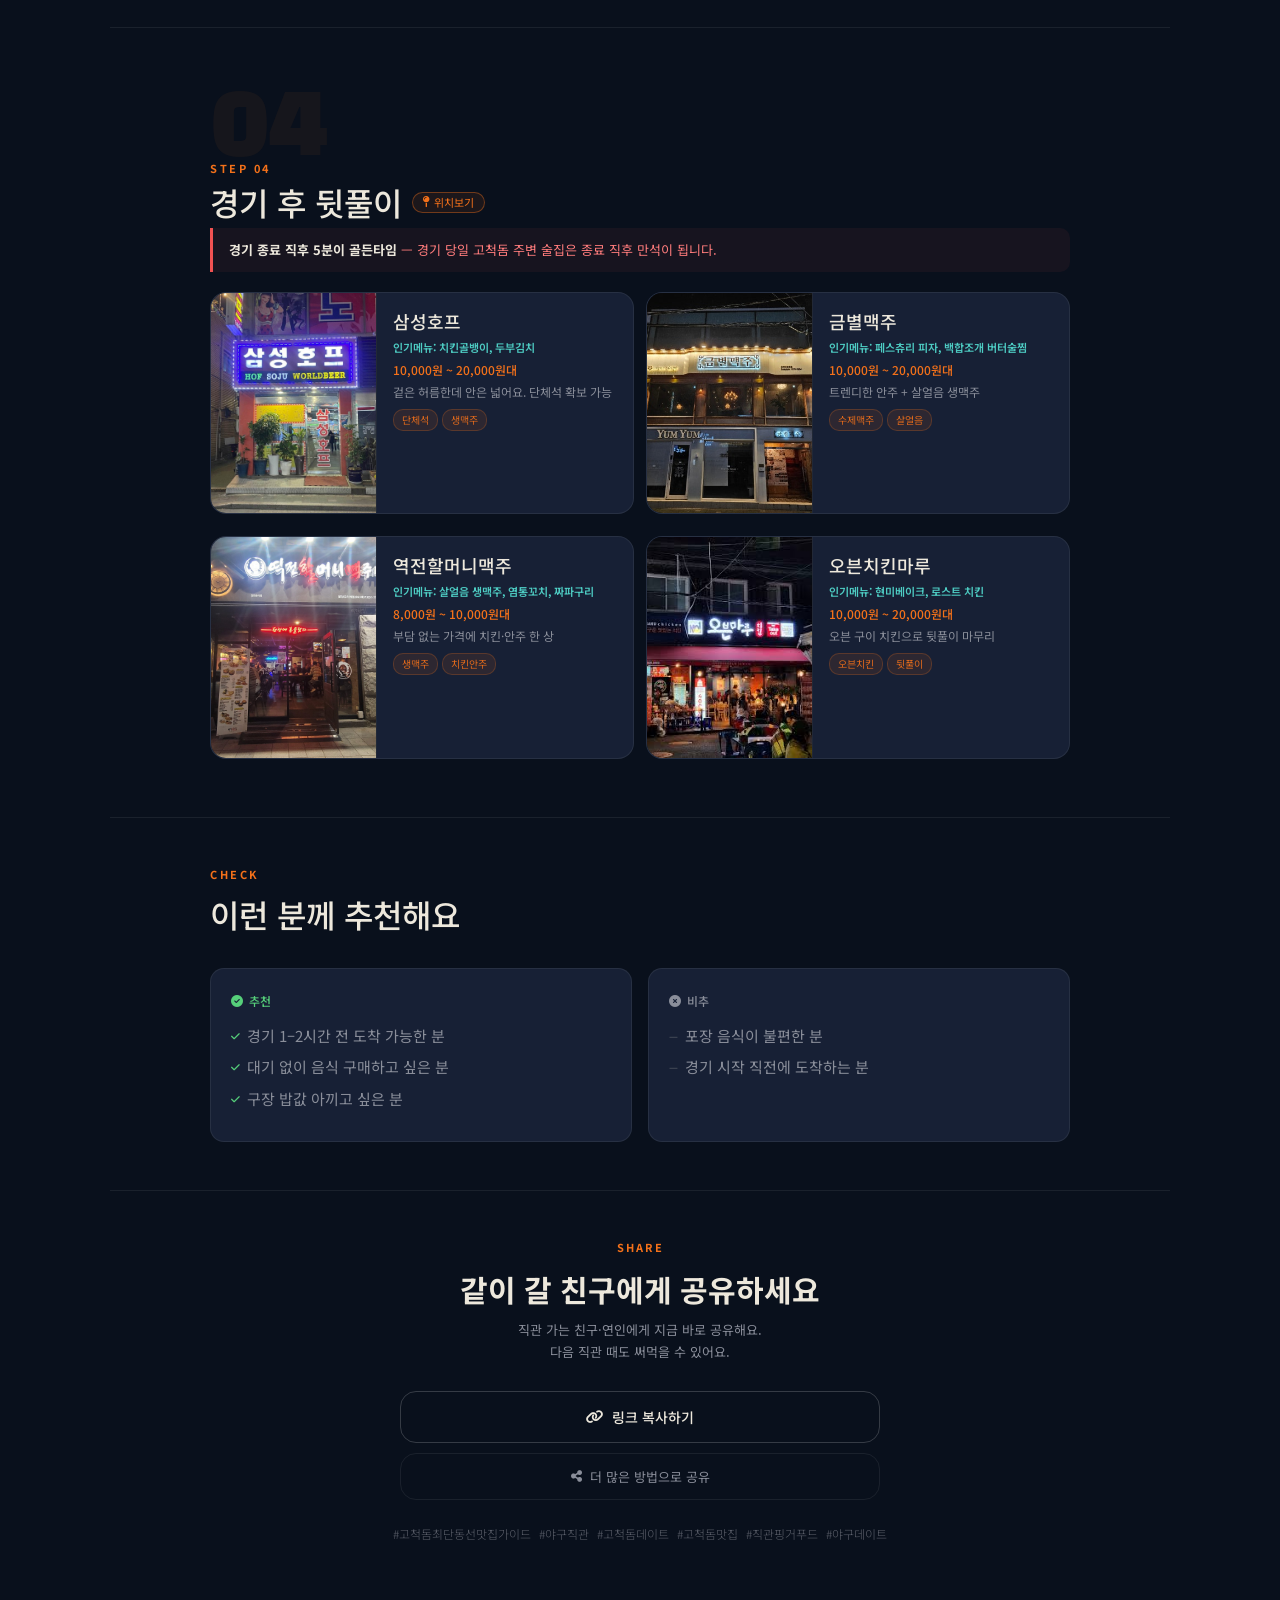
==== commit 7a6aa366: "Update post-match afterparty Naver map link to GEdtsYN2" ====
--- a/index.html
+++ b/index.html
@@ -259,7 +259,7 @@
 <section class="stop-section">
   <div class="stop-num-bg">04</div>
   <div class="section-eyebrow">STEP 04</div>
-  <div class="stop-title">경기 후 뒷풀이 <a class="location-btn" href="#" onclick="window.open('https://naver.me/xwoomfnY','navermap','width=1000,height=620,scrollbars=yes');return false;"><i class="fa-solid fa-map-pin"></i> 위치보기</a></div>
+  <div class="stop-title">경기 후 뒷풀이 <a class="location-btn" href="#" onclick="window.open('https://naver.me/GEdtsYN2','navermap','width=1000,height=620,scrollbars=yes');return false;"><i class="fa-solid fa-map-pin"></i> 위치보기</a></div>
 
   <div class="tip-box red">
     <strong style="color:var(--text);">경기 종료 직후 5분이 골든타임</strong> — 경기 당일 고척돔 주변 술집은 종료 직후 만석이 됩니다.
